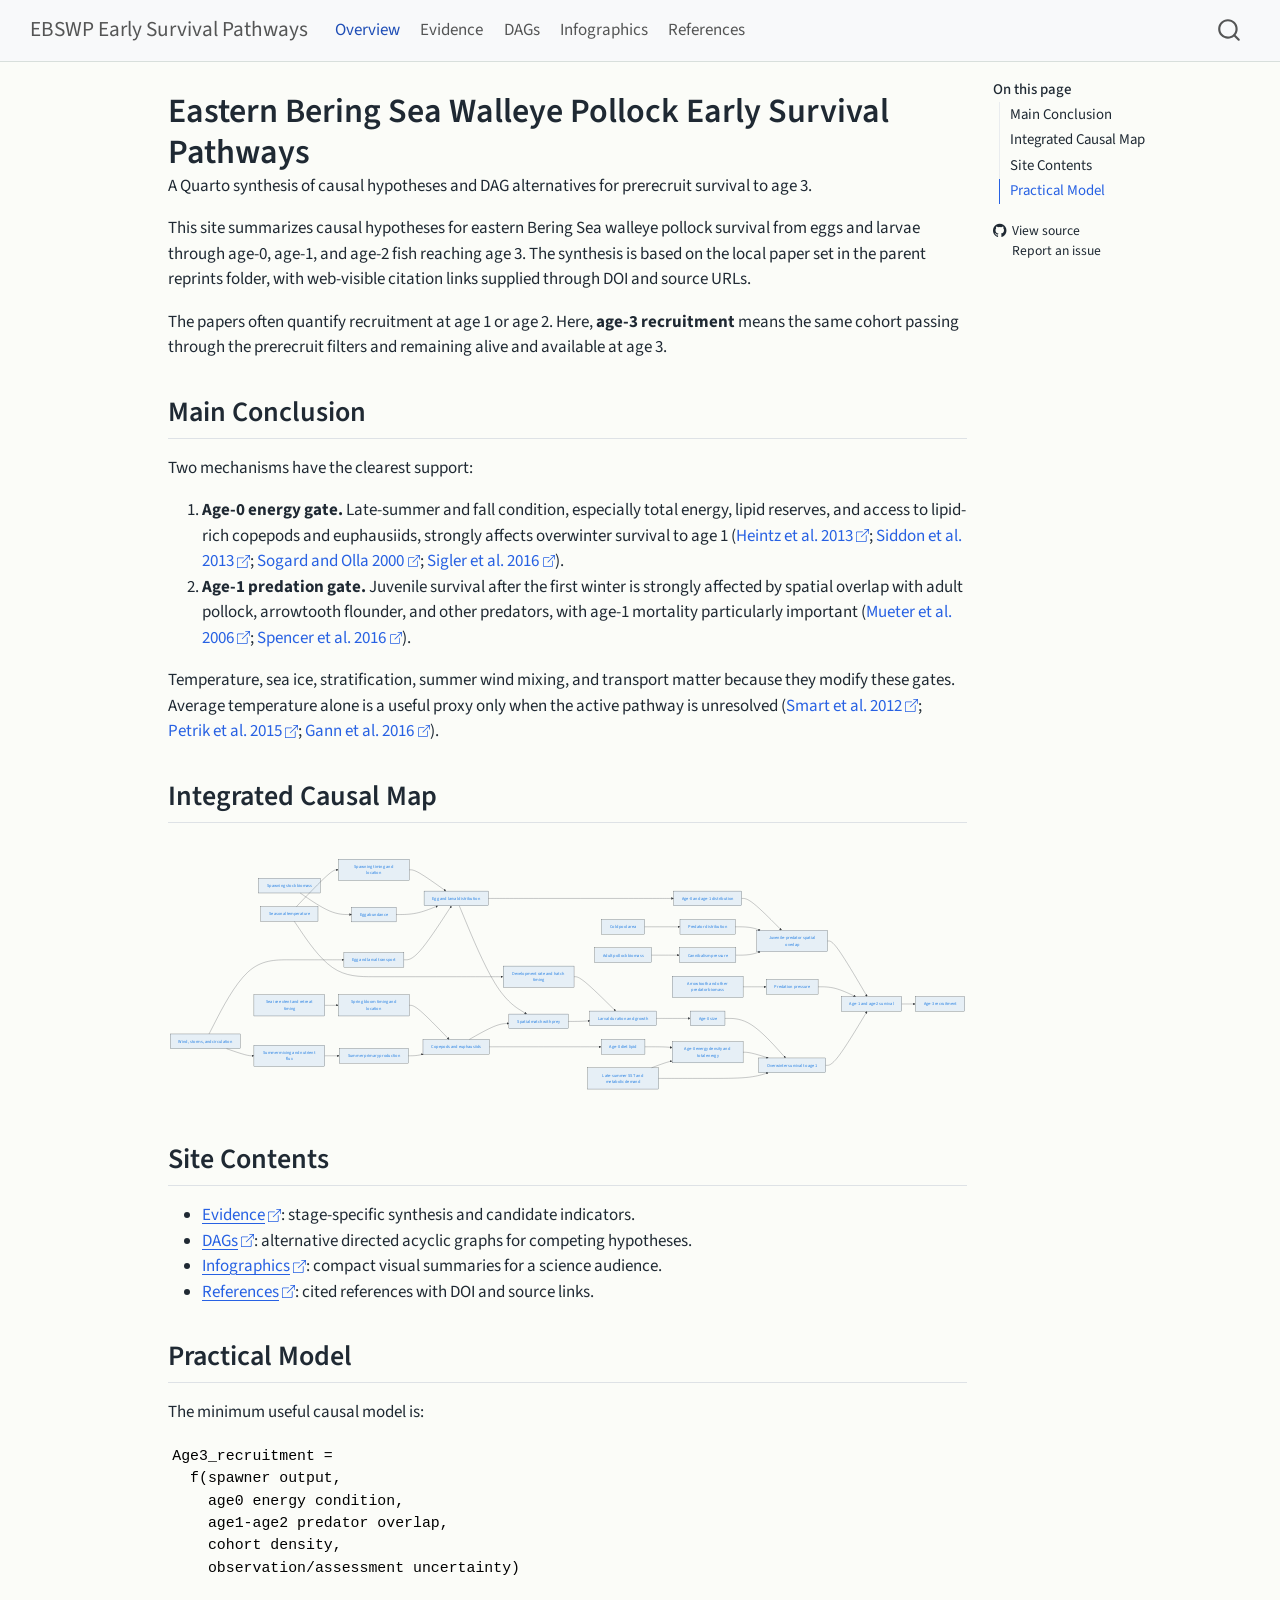
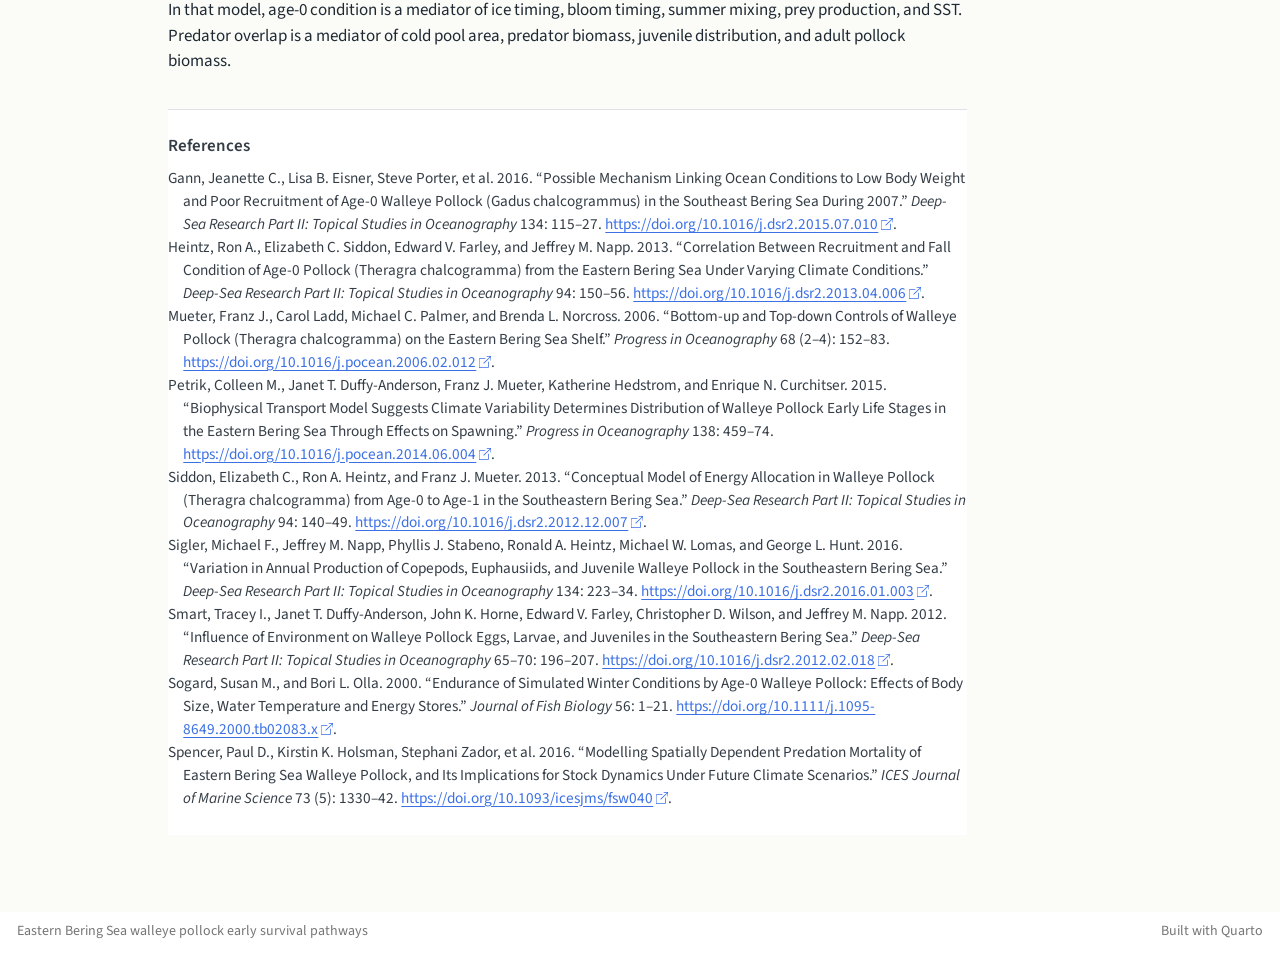
==== docs/index.html @ bfdba336 "Initial Quarto site" ====
<!DOCTYPE html>
<html xmlns="http://www.w3.org/1999/xhtml" lang="en" xml:lang="en"><head>

<meta charset="utf-8">
<meta name="generator" content="quarto-1.9.37">

<meta name="viewport" content="width=device-width, initial-scale=1.0, user-scalable=yes">

<meta name="description" content="A Quarto synthesis of causal hypotheses and DAG alternatives for prerecruit survival to age 3.">

<title>Eastern Bering Sea Walleye Pollock Early Survival Pathways – EBSWP Early Survival Pathways</title>
<style>
/* Default styles provided by pandoc.
** See https://pandoc.org/MANUAL.html#variables-for-html for config info.
*/
code{white-space: pre-wrap;}
span.smallcaps{font-variant: small-caps;}
div.columns{display: flex; gap: min(4vw, 1.5em);}
div.column{flex: auto; overflow-x: auto;}
div.hanging-indent{margin-left: 1.5em; text-indent: -1.5em;}
ul.task-list{list-style: none;}
ul.task-list li input[type="checkbox"] {
  width: 0.8em;
  margin: 0 0.8em 0.2em -1em; /* quarto-specific, see https://github.com/quarto-dev/quarto-cli/issues/4556 */ 
  vertical-align: middle;
}
/* CSS for citations */
div.csl-bib-body { }
div.csl-entry {
  clear: both;
}
.hanging-indent div.csl-entry {
  margin-left:2em;
  text-indent:-2em;
}
div.csl-left-margin {
  min-width:2em;
  float:left;
}
div.csl-right-inline {
  margin-left:2em;
  padding-left:1em;
}
div.csl-indent {
  margin-left: 2em;
}</style>


<script src="site_libs/quarto-nav/quarto-nav.js"></script>
<script src="site_libs/quarto-nav/headroom.min.js"></script>
<script src="site_libs/clipboard/clipboard.min.js"></script>
<script src="site_libs/quarto-search/autocomplete.umd.js"></script>
<script src="site_libs/quarto-search/fuse.min.js"></script>
<script src="site_libs/quarto-search/quarto-search.js"></script>
<meta name="quarto:offset" content="./">
<script src="site_libs/quarto-html/quarto.js" type="module"></script>
<script src="site_libs/quarto-html/tabsets/tabsets.js" type="module"></script>
<script src="site_libs/quarto-html/popper.min.js"></script>
<script src="site_libs/quarto-html/tippy.umd.min.js"></script>
<script src="site_libs/quarto-html/anchor.min.js"></script>
<link href="site_libs/quarto-html/tippy.css" rel="stylesheet">
<link href="site_libs/quarto-html/quarto-syntax-highlighting-7f8f88aac4f3542376d5c11b86a4c14d.css" rel="stylesheet" id="quarto-text-highlighting-styles">
<script src="site_libs/bootstrap/bootstrap.min.js"></script>
<link href="site_libs/bootstrap/bootstrap-icons.css" rel="stylesheet">
<link href="site_libs/bootstrap/bootstrap-158031087360bce0ff56dc785ce39e06.min.css" rel="stylesheet" append-hash="true" id="quarto-bootstrap" data-mode="light">
<script id="quarto-search-options" type="application/json">{
  "location": "navbar",
  "copy-button": false,
  "collapse-after": 3,
  "panel-placement": "end",
  "type": "overlay",
  "limit": 50,
  "keyboard-shortcut": [
    "f",
    "/",
    "s"
  ],
  "show-item-context": false,
  "language": {
    "search-no-results-text": "No results",
    "search-matching-documents-text": "matching documents",
    "search-copy-link-title": "Copy link to search",
    "search-hide-matches-text": "Hide additional matches",
    "search-more-match-text": "more match in this document",
    "search-more-matches-text": "more matches in this document",
    "search-clear-button-title": "Clear",
    "search-text-placeholder": "",
    "search-detached-cancel-button-title": "Cancel",
    "search-submit-button-title": "Submit",
    "search-label": "Search"
  }
}</script>
<style>html{ scroll-behavior: smooth; }</style>
<script src="site_libs/quarto-diagram/mermaid.min.js"></script>
<script src="site_libs/quarto-diagram/mermaid-init.js"></script>
<link href="site_libs/quarto-diagram/mermaid.css" rel="stylesheet">


<link rel="stylesheet" href="styles.css">
</head>

<body class="nav-fixed quarto-light">

<div id="quarto-search-results"></div>
  <header id="quarto-header" class="headroom fixed-top">
    <nav class="navbar navbar-expand-lg " data-bs-theme="dark">
      <div class="navbar-container container-fluid">
      <div class="navbar-brand-container mx-auto">
    <a class="navbar-brand" href="./index.html">
    <span class="navbar-title">EBSWP Early Survival Pathways</span>
    </a>
  </div>
            <div id="quarto-search" class="" title="Search"></div>
          <button class="navbar-toggler" type="button" data-bs-toggle="collapse" data-bs-target="#navbarCollapse" aria-controls="navbarCollapse" role="menu" aria-expanded="false" aria-label="Toggle navigation" onclick="if (window.quartoToggleHeadroom) { window.quartoToggleHeadroom(); }">
  <span class="navbar-toggler-icon"></span>
</button>
          <div class="collapse navbar-collapse" id="navbarCollapse">
            <ul class="navbar-nav navbar-nav-scroll me-auto">
  <li class="nav-item">
    <a class="nav-link active" href="./index.html" aria-current="page"> 
<span class="menu-text">Overview</span></a>
  </li>  
  <li class="nav-item">
    <a class="nav-link" href="./evidence.html"> 
<span class="menu-text">Evidence</span></a>
  </li>  
  <li class="nav-item">
    <a class="nav-link" href="./dags.html"> 
<span class="menu-text">DAGs</span></a>
  </li>  
  <li class="nav-item">
    <a class="nav-link" href="./infographics.html"> 
<span class="menu-text">Infographics</span></a>
  </li>  
  <li class="nav-item">
    <a class="nav-link" href="./references.html"> 
<span class="menu-text">References</span></a>
  </li>  
</ul>
          </div> <!-- /navcollapse -->
            <div class="quarto-navbar-tools">
</div>
      </div> <!-- /container-fluid -->
    </nav>
</header>
<!-- content -->
<div id="quarto-content" class="quarto-container page-columns page-rows-contents page-layout-article page-navbar">
<!-- sidebar -->
<!-- margin-sidebar -->
    <div id="quarto-margin-sidebar" class="sidebar margin-sidebar">
        <nav id="TOC" role="doc-toc" class="toc-active">
    <h2 id="toc-title">On this page</h2>
   
  <ul>
  <li><a href="#main-conclusion" id="toc-main-conclusion" class="nav-link active" data-scroll-target="#main-conclusion">Main Conclusion</a></li>
  <li><a href="#integrated-causal-map" id="toc-integrated-causal-map" class="nav-link" data-scroll-target="#integrated-causal-map">Integrated Causal Map</a></li>
  <li><a href="#site-contents" id="toc-site-contents" class="nav-link" data-scroll-target="#site-contents">Site Contents</a></li>
  <li><a href="#practical-model" id="toc-practical-model" class="nav-link" data-scroll-target="#practical-model">Practical Model</a></li>
  </ul>
<div class="toc-actions"><ul><li><a href="https://github.com/jimianelli/ebswp_esp/blob/main/index.qmd" class="toc-action"><i class="bi bi-github"></i>View source</a></li><li><a href="https://github.com/jimianelli/ebswp_esp/issues/new" class="toc-action"><i class="bi empty"></i>Report an issue</a></li></ul></div></nav>
    </div>
<!-- main -->
<main class="content" id="quarto-document-content">

<header id="title-block-header" class="quarto-title-block default">
<div class="quarto-title">
<h1 class="title">Eastern Bering Sea Walleye Pollock Early Survival Pathways</h1>
</div>

<div>
  <div class="description">
    A Quarto synthesis of causal hypotheses and DAG alternatives for prerecruit survival to age 3.
  </div>
</div>


<div class="quarto-title-meta">

    
  
    
  </div>
  


</header>


<p>This site summarizes causal hypotheses for eastern Bering Sea walleye pollock survival from eggs and larvae through age-0, age-1, and age-2 fish reaching age 3. The synthesis is based on the local paper set in the parent reprints folder, with web-visible citation links supplied through DOI and source URLs.</p>
<p>The papers often quantify recruitment at age 1 or age 2. Here, <strong>age-3 recruitment</strong> means the same cohort passing through the prerecruit filters and remaining alive and available at age 3.</p>
<section id="main-conclusion" class="level2">
<h2 class="anchored" data-anchor-id="main-conclusion">Main Conclusion</h2>
<p>Two mechanisms have the clearest support:</p>
<ol type="1">
<li><strong>Age-0 energy gate.</strong> Late-summer and fall condition, especially total energy, lipid reserves, and access to lipid-rich copepods and euphausiids, strongly affects overwinter survival to age 1 <span class="citation" data-cites="heintz2013 siddon2013 sogard2000 sigler2016">(<a href="#ref-heintz2013" role="doc-biblioref">Heintz et al. 2013</a>; <a href="#ref-siddon2013" role="doc-biblioref">Siddon et al. 2013</a>; <a href="#ref-sogard2000" role="doc-biblioref">Sogard and Olla 2000</a>; <a href="#ref-sigler2016" role="doc-biblioref">Sigler et al. 2016</a>)</span>.</li>
<li><strong>Age-1 predation gate.</strong> Juvenile survival after the first winter is strongly affected by spatial overlap with adult pollock, arrowtooth flounder, and other predators, with age-1 mortality particularly important <span class="citation" data-cites="mueter2006 spencer2016">(<a href="#ref-mueter2006" role="doc-biblioref">Mueter et al. 2006</a>; <a href="#ref-spencer2016" role="doc-biblioref">Spencer et al. 2016</a>)</span>.</li>
</ol>
<p>Temperature, sea ice, stratification, summer wind mixing, and transport matter because they modify these gates. Average temperature alone is a useful proxy only when the active pathway is unresolved <span class="citation" data-cites="smart2012 petrik2015 gann2016">(<a href="#ref-smart2012" role="doc-biblioref">Smart et al. 2012</a>; <a href="#ref-petrik2015" role="doc-biblioref">Petrik et al. 2015</a>; <a href="#ref-gann2016" role="doc-biblioref">Gann et al. 2016</a>)</span>.</p>
</section>
<section id="integrated-causal-map" class="level2">
<h2 class="anchored" data-anchor-id="integrated-causal-map">Integrated Causal Map</h2>
<div class="cell" data-layout-align="default">
<div class="cell-output-display">
<div>
<p></p><figure class="figure"><p></p>
<div>
<pre class="mermaid mermaid-js">flowchart LR
  SSB["Spawning stock biomass"] --&gt; EG["Egg abundance"]
  TEMP["Seasonal temperature"] --&gt; DEV["Development rate and hatch timing"]
  TEMP --&gt; SPAWN["Spawning timing and location"]
  ICE["Sea ice extent and retreat timing"] --&gt; BLOOM["Spring bloom timing and location"]
  WIND["Wind, storms, and circulation"] --&gt; TRANS["Egg and larval transport"]
  WIND --&gt; MIX["Summer mixing and nutrient flux"]
  SPAWN --&gt; ELDIST["Egg and larval distribution"]
  EG --&gt; ELDIST
  DEV --&gt; LARV["Larval duration and growth"]
  TRANS --&gt; ELDIST
  BLOOM --&gt; ZOO["Copepods and euphausiids"]
  MIX --&gt; PP["Summer primary production"]
  PP --&gt; ZOO
  ELDIST --&gt; PREYMATCH["Spatial match with prey"]
  ZOO --&gt; PREYMATCH
  PREYMATCH --&gt; LARV
  LARV --&gt; A0SIZE["Age-0 size"]
  ZOO --&gt; A0DIET["Age-0 diet lipid"]
  A0DIET --&gt; A0ENERGY["Age-0 energy density and total energy"]
  A0SIZE --&gt; WINTER["Overwinter survival to age 1"]
  A0ENERGY --&gt; WINTER
  SST["Late-summer SST and metabolic demand"] --&gt; A0ENERGY
  SST --&gt; WINTER
  ADULT["Adult pollock biomass"] --&gt; CANN["Cannibalism pressure"]
  COLD["Cold pool area"] --&gt; PREDIST["Predator distribution"]
  ARROW["Arrowtooth and other predator biomass"] --&gt; PRED["Predation pressure"]
  ELDIST --&gt; JUVLOC["Age-0 and age-1 distribution"]
  JUVLOC --&gt; OVERLAP["Juvenile-predator spatial overlap"]
  PREDIST --&gt; OVERLAP
  CANN --&gt; OVERLAP
  OVERLAP --&gt; A12SURV["Age-1 and age-2 survival"]
  PRED --&gt; A12SURV
  WINTER --&gt; A12SURV
  A12SURV --&gt; AGE3["Age-3 recruitment"]
</pre>
</div>
<p></p></figure><p></p>
</div>
</div>
</div>
</section>
<section id="site-contents" class="level2">
<h2 class="anchored" data-anchor-id="site-contents">Site Contents</h2>
<ul>
<li><a href="./evidence.html">Evidence</a>: stage-specific synthesis and candidate indicators.</li>
<li><a href="./dags.html">DAGs</a>: alternative directed acyclic graphs for competing hypotheses.</li>
<li><a href="./infographics.html">Infographics</a>: compact visual summaries for a science audience.</li>
<li><a href="./references.html">References</a>: cited references with DOI and source links.</li>
</ul>
</section>
<section id="practical-model" class="level2">
<h2 class="anchored" data-anchor-id="practical-model">Practical Model</h2>
<p>The minimum useful causal model is:</p>
<pre class="text"><code>Age3_recruitment =
  f(spawner output,
    age0 energy condition,
    age1-age2 predator overlap,
    cohort density,
    observation/assessment uncertainty)</code></pre>
<p>In that model, age-0 condition is a mediator of ice timing, bloom timing, summer mixing, prey production, and SST. Predator overlap is a mediator of cold pool area, predator biomass, juvenile distribution, and adult pollock biomass.</p>



</section>

<div id="quarto-appendix" class="default"><section class="quarto-appendix-contents" role="doc-bibliography" id="quarto-bibliography"><h2 class="anchored quarto-appendix-heading">References</h2><div id="refs" class="references csl-bib-body hanging-indent" role="list">
<div id="ref-gann2016" class="csl-entry" role="listitem">
Gann, Jeanette C., Lisa B. Eisner, Steve Porter, et al. 2016. <span>“Possible Mechanism Linking Ocean Conditions to Low Body Weight and Poor Recruitment of Age-0 Walleye Pollock (<span class="nocase">Gadus chalcogrammus</span>) in the Southeast Bering Sea During 2007.”</span> <em>Deep-Sea Research Part II: Topical Studies in Oceanography</em> 134: 115–27. <a href="https://doi.org/10.1016/j.dsr2.2015.07.010">https://doi.org/10.1016/j.dsr2.2015.07.010</a>.
</div>
<div id="ref-heintz2013" class="csl-entry" role="listitem">
Heintz, Ron A., Elizabeth C. Siddon, Edward V. Farley, and Jeffrey M. Napp. 2013. <span>“Correlation Between Recruitment and Fall Condition of Age-0 Pollock (<span class="nocase">Theragra chalcogramma</span>) from the Eastern Bering Sea Under Varying Climate Conditions.”</span> <em>Deep-Sea Research Part II: Topical Studies in Oceanography</em> 94: 150–56. <a href="https://doi.org/10.1016/j.dsr2.2013.04.006">https://doi.org/10.1016/j.dsr2.2013.04.006</a>.
</div>
<div id="ref-mueter2006" class="csl-entry" role="listitem">
Mueter, Franz J., Carol Ladd, Michael C. Palmer, and Brenda L. Norcross. 2006. <span>“Bottom-up and Top-down Controls of Walleye Pollock (<span class="nocase">Theragra chalcogramma</span>) on the Eastern Bering Sea Shelf.”</span> <em>Progress in Oceanography</em> 68 (2–4): 152–83. <a href="https://doi.org/10.1016/j.pocean.2006.02.012">https://doi.org/10.1016/j.pocean.2006.02.012</a>.
</div>
<div id="ref-petrik2015" class="csl-entry" role="listitem">
Petrik, Colleen M., Janet T. Duffy-Anderson, Franz J. Mueter, Katherine Hedstrom, and Enrique N. Curchitser. 2015. <span>“Biophysical Transport Model Suggests Climate Variability Determines Distribution of Walleye Pollock Early Life Stages in the Eastern Bering Sea Through Effects on Spawning.”</span> <em>Progress in Oceanography</em> 138: 459–74. <a href="https://doi.org/10.1016/j.pocean.2014.06.004">https://doi.org/10.1016/j.pocean.2014.06.004</a>.
</div>
<div id="ref-siddon2013" class="csl-entry" role="listitem">
Siddon, Elizabeth C., Ron A. Heintz, and Franz J. Mueter. 2013. <span>“Conceptual Model of Energy Allocation in Walleye Pollock (<span class="nocase">Theragra chalcogramma</span>) from Age-0 to Age-1 in the Southeastern Bering Sea.”</span> <em>Deep-Sea Research Part II: Topical Studies in Oceanography</em> 94: 140–49. <a href="https://doi.org/10.1016/j.dsr2.2012.12.007">https://doi.org/10.1016/j.dsr2.2012.12.007</a>.
</div>
<div id="ref-sigler2016" class="csl-entry" role="listitem">
Sigler, Michael F., Jeffrey M. Napp, Phyllis J. Stabeno, Ronald A. Heintz, Michael W. Lomas, and George L. Hunt. 2016. <span>“Variation in Annual Production of Copepods, Euphausiids, and Juvenile Walleye Pollock in the Southeastern Bering Sea.”</span> <em>Deep-Sea Research Part II: Topical Studies in Oceanography</em> 134: 223–34. <a href="https://doi.org/10.1016/j.dsr2.2016.01.003">https://doi.org/10.1016/j.dsr2.2016.01.003</a>.
</div>
<div id="ref-smart2012" class="csl-entry" role="listitem">
Smart, Tracey I., Janet T. Duffy-Anderson, John K. Horne, Edward V. Farley, Christopher D. Wilson, and Jeffrey M. Napp. 2012. <span>“Influence of Environment on Walleye Pollock Eggs, Larvae, and Juveniles in the Southeastern Bering Sea.”</span> <em>Deep-Sea Research Part II: Topical Studies in Oceanography</em> 65–70: 196–207. <a href="https://doi.org/10.1016/j.dsr2.2012.02.018">https://doi.org/10.1016/j.dsr2.2012.02.018</a>.
</div>
<div id="ref-sogard2000" class="csl-entry" role="listitem">
Sogard, Susan M., and Bori L. Olla. 2000. <span>“Endurance of Simulated Winter Conditions by Age-0 Walleye Pollock: Effects of Body Size, Water Temperature and Energy Stores.”</span> <em>Journal of Fish Biology</em> 56: 1–21. <a href="https://doi.org/10.1111/j.1095-8649.2000.tb02083.x">https://doi.org/10.1111/j.1095-8649.2000.tb02083.x</a>.
</div>
<div id="ref-spencer2016" class="csl-entry" role="listitem">
Spencer, Paul D., Kirstin K. Holsman, Stephani Zador, et al. 2016. <span>“Modelling Spatially Dependent Predation Mortality of Eastern Bering Sea Walleye Pollock, and Its Implications for Stock Dynamics Under Future Climate Scenarios.”</span> <em>ICES Journal of Marine Science</em> 73 (5): 1330–42. <a href="https://doi.org/10.1093/icesjms/fsw040">https://doi.org/10.1093/icesjms/fsw040</a>.
</div>
</div></section></div></main> <!-- /main -->
<script id="quarto-html-after-body" type="application/javascript">
  window.document.addEventListener("DOMContentLoaded", function (event) {
    const icon = "";
    const anchorJS = new window.AnchorJS();
    anchorJS.options = {
      placement: 'right',
      icon: icon
    };
    anchorJS.add('.anchored');
    const isCodeAnnotation = (el) => {
      for (const clz of el.classList) {
        if (clz.startsWith('code-annotation-')) {                     
          return true;
        }
      }
      return false;
    }
    const onCopySuccess = function(e) {
      // button target
      const button = e.trigger;
      // don't keep focus
      button.blur();
      // flash "checked"
      button.classList.add('code-copy-button-checked');
      var currentTitle = button.getAttribute("title");
      button.setAttribute("title", "Copied!");
      let tooltip;
      if (window.bootstrap) {
        button.setAttribute("data-bs-toggle", "tooltip");
        button.setAttribute("data-bs-placement", "left");
        button.setAttribute("data-bs-title", "Copied!");
        tooltip = new bootstrap.Tooltip(button, 
          { trigger: "manual", 
            customClass: "code-copy-button-tooltip",
            offset: [0, -8]});
        tooltip.show();    
      }
      setTimeout(function() {
        if (tooltip) {
          tooltip.hide();
          button.removeAttribute("data-bs-title");
          button.removeAttribute("data-bs-toggle");
          button.removeAttribute("data-bs-placement");
        }
        button.setAttribute("title", currentTitle);
        button.classList.remove('code-copy-button-checked');
      }, 1000);
      // clear code selection
      e.clearSelection();
    }
    const getTextToCopy = function(trigger) {
      const outerScaffold = trigger.parentElement.cloneNode(true);
      const codeEl = outerScaffold.querySelector('code');
      for (const childEl of codeEl.children) {
        if (isCodeAnnotation(childEl)) {
          childEl.remove();
        }
      }
      return codeEl.innerText;
    }
    const clipboard = new window.ClipboardJS('.code-copy-button:not([data-in-quarto-modal])', {
      text: getTextToCopy
    });
    clipboard.on('success', onCopySuccess);
    if (window.document.getElementById('quarto-embedded-source-code-modal')) {
      const clipboardModal = new window.ClipboardJS('.code-copy-button[data-in-quarto-modal]', {
        text: getTextToCopy,
        container: window.document.getElementById('quarto-embedded-source-code-modal')
      });
      clipboardModal.on('success', onCopySuccess);
    }
      var localhostRegex = new RegExp(/^(?:http|https):\/\/localhost\:?[0-9]*\//);
      var mailtoRegex = new RegExp(/^mailto:/);
        var filterRegex = new RegExp("https:\/\/jimianelli\.github\.io\/ebswp_esp\/");
      var isInternal = (href) => {
          return filterRegex.test(href) || localhostRegex.test(href) || mailtoRegex.test(href);
      }
      // Inspect non-navigation links and adorn them if external
     var links = window.document.querySelectorAll('a[href]:not(.nav-link):not(.navbar-brand):not(.toc-action):not(.sidebar-link):not(.sidebar-item-toggle):not(.pagination-link):not(.no-external):not([aria-hidden]):not(.dropdown-item):not(.quarto-navigation-tool):not(.about-link)');
      for (var i=0; i<links.length; i++) {
        const link = links[i];
        if (!isInternal(link.href)) {
          // undo the damage that might have been done by quarto-nav.js in the case of
          // links that we want to consider external
          if (link.dataset.originalHref !== undefined) {
            link.href = link.dataset.originalHref;
          }
            // target, if specified
            link.setAttribute("target", "_blank");
            if (link.getAttribute("rel") === null) {
              link.setAttribute("rel", "noopener");
            }
            // default icon
            link.classList.add("external");
        }
      }
    function tippyHover(el, contentFn, onTriggerFn, onUntriggerFn) {
      const config = {
        allowHTML: true,
        maxWidth: 500,
        delay: 100,
        arrow: false,
        appendTo: function(el) {
            return el.parentElement;
        },
        interactive: true,
        interactiveBorder: 10,
        theme: 'quarto',
        placement: 'bottom-start',
      };
      if (contentFn) {
        config.content = contentFn;
      }
      if (onTriggerFn) {
        config.onTrigger = onTriggerFn;
      }
      if (onUntriggerFn) {
        config.onUntrigger = onUntriggerFn;
      }
      window.tippy(el, config); 
    }
    const noterefs = window.document.querySelectorAll('a[role="doc-noteref"]');
    for (var i=0; i<noterefs.length; i++) {
      const ref = noterefs[i];
      tippyHover(ref, function() {
        // use id or data attribute instead here
        let href = ref.getAttribute('data-footnote-href') || ref.getAttribute('href');
        try { href = new URL(href).hash; } catch {}
        const id = href.replace(/^#\/?/, "");
        const note = window.document.getElementById(id);
        if (note) {
          return note.innerHTML;
        } else {
          return "";
        }
      });
    }
    const xrefs = window.document.querySelectorAll('a.quarto-xref');
    const processXRef = (id, note) => {
      // Strip column container classes
      const stripColumnClz = (el) => {
        el.classList.remove("page-full", "page-columns");
        if (el.children) {
          for (const child of el.children) {
            stripColumnClz(child);
          }
        }
      }
      stripColumnClz(note)
      if (id === null || id.startsWith('sec-')) {
        // Special case sections, only their first couple elements
        const container = document.createElement("div");
        if (note.children && note.children.length > 2) {
          container.appendChild(note.children[0].cloneNode(true));
          for (let i = 1; i < note.children.length; i++) {
            const child = note.children[i];
            if (child.tagName === "P" && child.innerText === "") {
              continue;
            } else {
              container.appendChild(child.cloneNode(true));
              break;
            }
          }
          if (window.Quarto?.typesetMath) {
            window.Quarto.typesetMath(container);
          }
          return container.innerHTML
        } else {
          if (window.Quarto?.typesetMath) {
            window.Quarto.typesetMath(note);
          }
          return note.innerHTML;
        }
      } else {
        // Remove any anchor links if they are present
        const anchorLink = note.querySelector('a.anchorjs-link');
        if (anchorLink) {
          anchorLink.remove();
        }
        if (window.Quarto?.typesetMath) {
          window.Quarto.typesetMath(note);
        }
        if (note.classList.contains("callout")) {
          return note.outerHTML;
        } else {
          return note.innerHTML;
        }
      }
    }
    for (var i=0; i<xrefs.length; i++) {
      const xref = xrefs[i];
      tippyHover(xref, undefined, function(instance) {
        instance.disable();
        let url = xref.getAttribute('href');
        let hash = undefined; 
        if (url.startsWith('#')) {
          hash = url;
        } else {
          try { hash = new URL(url).hash; } catch {}
        }
        if (hash) {
          const id = hash.replace(/^#\/?/, "");
          const note = window.document.getElementById(id);
          if (note !== null) {
            try {
              const html = processXRef(id, note.cloneNode(true));
              instance.setContent(html);
            } finally {
              instance.enable();
              instance.show();
            }
          } else {
            // See if we can fetch this
            fetch(url.split('#')[0])
            .then(res => res.text())
            .then(html => {
              const parser = new DOMParser();
              const htmlDoc = parser.parseFromString(html, "text/html");
              const note = htmlDoc.getElementById(id);
              if (note !== null) {
                const html = processXRef(id, note);
                instance.setContent(html);
              } 
            }).finally(() => {
              instance.enable();
              instance.show();
            });
          }
        } else {
          // See if we can fetch a full url (with no hash to target)
          // This is a special case and we should probably do some content thinning / targeting
          fetch(url)
          .then(res => res.text())
          .then(html => {
            const parser = new DOMParser();
            const htmlDoc = parser.parseFromString(html, "text/html");
            const note = htmlDoc.querySelector('main.content');
            if (note !== null) {
              // This should only happen for chapter cross references
              // (since there is no id in the URL)
              // remove the first header
              if (note.children.length > 0 && note.children[0].tagName === "HEADER") {
                note.children[0].remove();
              }
              const html = processXRef(null, note);
              instance.setContent(html);
            } 
          }).finally(() => {
            instance.enable();
            instance.show();
          });
        }
      }, function(instance) {
      });
    }
        let selectedAnnoteEl;
        const selectorForAnnotation = ( cell, annotation) => {
          let cellAttr = 'data-code-cell="' + cell + '"';
          let lineAttr = 'data-code-annotation="' +  annotation + '"';
          const selector = 'span[' + cellAttr + '][' + lineAttr + ']';
          return selector;
        }
        const selectCodeLines = (annoteEl) => {
          const doc = window.document;
          const targetCell = annoteEl.getAttribute("data-target-cell");
          const targetAnnotation = annoteEl.getAttribute("data-target-annotation");
          const annoteSpan = window.document.querySelector(selectorForAnnotation(targetCell, targetAnnotation));
          const lines = annoteSpan.getAttribute("data-code-lines").split(",");
          const lineIds = lines.map((line) => {
            return targetCell + "-" + line;
          })
          let top = null;
          let height = null;
          let parent = null;
          if (lineIds.length > 0) {
              //compute the position of the single el (top and bottom and make a div)
              const el = window.document.getElementById(lineIds[0]);
              top = el.offsetTop;
              height = el.offsetHeight;
              parent = el.parentElement.parentElement;
            if (lineIds.length > 1) {
              const lastEl = window.document.getElementById(lineIds[lineIds.length - 1]);
              const bottom = lastEl.offsetTop + lastEl.offsetHeight;
              height = bottom - top;
            }
            if (top !== null && height !== null && parent !== null) {
              // cook up a div (if necessary) and position it 
              let div = window.document.getElementById("code-annotation-line-highlight");
              if (div === null) {
                div = window.document.createElement("div");
                div.setAttribute("id", "code-annotation-line-highlight");
                div.style.position = 'absolute';
                parent.appendChild(div);
              }
              div.style.top = top - 2 + "px";
              div.style.height = height + 4 + "px";
              div.style.left = 0;
              let gutterDiv = window.document.getElementById("code-annotation-line-highlight-gutter");
              if (gutterDiv === null) {
                gutterDiv = window.document.createElement("div");
                gutterDiv.setAttribute("id", "code-annotation-line-highlight-gutter");
                gutterDiv.style.position = 'absolute';
                const codeCell = window.document.getElementById(targetCell);
                const gutter = codeCell.querySelector('.code-annotation-gutter');
                gutter.appendChild(gutterDiv);
              }
              gutterDiv.style.top = top - 2 + "px";
              gutterDiv.style.height = height + 4 + "px";
            }
            selectedAnnoteEl = annoteEl;
          }
        };
        const unselectCodeLines = () => {
          const elementsIds = ["code-annotation-line-highlight", "code-annotation-line-highlight-gutter"];
          elementsIds.forEach((elId) => {
            const div = window.document.getElementById(elId);
            if (div) {
              div.remove();
            }
          });
          selectedAnnoteEl = undefined;
        };
          // Handle positioning of the toggle
      window.addEventListener(
        "resize",
        throttle(() => {
          elRect = undefined;
          if (selectedAnnoteEl) {
            selectCodeLines(selectedAnnoteEl);
          }
        }, 10)
      );
      function throttle(fn, ms) {
      let throttle = false;
      let timer;
        return (...args) => {
          if(!throttle) { // first call gets through
              fn.apply(this, args);
              throttle = true;
          } else { // all the others get throttled
              if(timer) clearTimeout(timer); // cancel #2
              timer = setTimeout(() => {
                fn.apply(this, args);
                timer = throttle = false;
              }, ms);
          }
        };
      }
        // Attach click handler to the DT
        const annoteDls = window.document.querySelectorAll('dt[data-target-cell]');
        for (const annoteDlNode of annoteDls) {
          annoteDlNode.addEventListener('click', (event) => {
            const clickedEl = event.target;
            if (clickedEl !== selectedAnnoteEl) {
              unselectCodeLines();
              const activeEl = window.document.querySelector('dt[data-target-cell].code-annotation-active');
              if (activeEl) {
                activeEl.classList.remove('code-annotation-active');
              }
              selectCodeLines(clickedEl);
              clickedEl.classList.add('code-annotation-active');
            } else {
              // Unselect the line
              unselectCodeLines();
              clickedEl.classList.remove('code-annotation-active');
            }
          });
        }
    const findCites = (el) => {
      const parentEl = el.parentElement;
      if (parentEl) {
        const cites = parentEl.dataset.cites;
        if (cites) {
          return {
            el,
            cites: cites.split(' ')
          };
        } else {
          return findCites(el.parentElement)
        }
      } else {
        return undefined;
      }
    };
    var bibliorefs = window.document.querySelectorAll('a[role="doc-biblioref"]');
    for (var i=0; i<bibliorefs.length; i++) {
      const ref = bibliorefs[i];
      const citeInfo = findCites(ref);
      if (citeInfo) {
        tippyHover(citeInfo.el, function() {
          var popup = window.document.createElement('div');
          citeInfo.cites.forEach(function(cite) {
            var citeDiv = window.document.createElement('div');
            citeDiv.classList.add('hanging-indent');
            citeDiv.classList.add('csl-entry');
            var biblioDiv = window.document.getElementById('ref-' + cite);
            if (biblioDiv) {
              citeDiv.innerHTML = biblioDiv.innerHTML;
            }
            popup.appendChild(citeDiv);
          });
          return popup.innerHTML;
        });
      }
    }
  });
  </script>
</div> <!-- /content -->
<footer class="footer">
  <div class="nav-footer">
    <div class="nav-footer-left">
<p>Eastern Bering Sea walleye pollock early survival pathways</p>
</div>   
    <div class="nav-footer-center">
      &nbsp;
    <div class="toc-actions d-sm-block d-md-none"><ul><li><a href="https://github.com/jimianelli/ebswp_esp/blob/main/index.qmd" class="toc-action"><i class="bi bi-github"></i>View source</a></li><li><a href="https://github.com/jimianelli/ebswp_esp/issues/new" class="toc-action"><i class="bi empty"></i>Report an issue</a></li></ul></div></div>
    <div class="nav-footer-right">
<p>Built with Quarto</p>
</div>
  </div>
</footer>




<script src="site_libs/quarto-html/zenscroll-min.js"></script>
</body></html>
---- docs/site_libs/quarto-html/tippy.css ----
.tippy-box[data-animation=fade][data-state=hidden]{opacity:0}[data-tippy-root]{max-width:calc(100vw - 10px)}.tippy-box{position:relative;background-color:#333;color:#fff;border-radius:4px;font-size:14px;line-height:1.4;white-space:normal;outline:0;transition-property:transform,visibility,opacity}.tippy-box[data-placement^=top]>.tippy-arrow{bottom:0}.tippy-box[data-placement^=top]>.tippy-arrow:before{bottom:-7px;left:0;border-width:8px 8px 0;border-top-color:initial;transform-origin:center top}.tippy-box[data-placement^=bottom]>.tippy-arrow{top:0}.tippy-box[data-placement^=bottom]>.tippy-arrow:before{top:-7px;left:0;border-width:0 8px 8px;border-bottom-color:initial;transform-origin:center bottom}.tippy-box[data-placement^=left]>.tippy-arrow{right:0}.tippy-box[data-placement^=left]>.tippy-arrow:before{border-width:8px 0 8px 8px;border-left-color:initial;right:-7px;transform-origin:center left}.tippy-box[data-placement^=right]>.tippy-arrow{left:0}.tippy-box[data-placement^=right]>.tippy-arrow:before{left:-7px;border-width:8px 8px 8px 0;border-right-color:initial;transform-origin:center right}.tippy-box[data-inertia][data-state=visible]{transition-timing-function:cubic-bezier(.54,1.5,.38,1.11)}.tippy-arrow{width:16px;height:16px;color:#333}.tippy-arrow:before{content:"";position:absolute;border-color:transparent;border-style:solid}.tippy-content{position:relative;padding:5px 9px;z-index:1}
---- docs/site_libs/quarto-html/quarto-syntax-highlighting-7f8f88aac4f3542376d5c11b86a4c14d.css ----
/* quarto syntax highlight colors */
:root {
  --quarto-hl-ot-color: #003B4F;
  --quarto-hl-at-color: #657422;
  --quarto-hl-ss-color: #20794D;
  --quarto-hl-an-color: #5E5E5E;
  --quarto-hl-fu-color: #4758AB;
  --quarto-hl-st-color: #20794D;
  --quarto-hl-cf-color: #003B4F;
  --quarto-hl-op-color: #5E5E5E;
  --quarto-hl-er-color: #AD0000;
  --quarto-hl-bn-color: #AD0000;
  --quarto-hl-al-color: #AD0000;
  --quarto-hl-va-color: #111111;
  --quarto-hl-bu-color: inherit;
  --quarto-hl-ex-color: inherit;
  --quarto-hl-pp-color: #AD0000;
  --quarto-hl-in-color: #5E5E5E;
  --quarto-hl-vs-color: #20794D;
  --quarto-hl-wa-color: #5E5E5E;
  --quarto-hl-do-color: #5E5E5E;
  --quarto-hl-im-color: #00769E;
  --quarto-hl-ch-color: #20794D;
  --quarto-hl-dt-color: #AD0000;
  --quarto-hl-fl-color: #AD0000;
  --quarto-hl-co-color: #5E5E5E;
  --quarto-hl-cv-color: #5E5E5E;
  --quarto-hl-cn-color: #8f5902;
  --quarto-hl-sc-color: #5E5E5E;
  --quarto-hl-dv-color: #AD0000;
  --quarto-hl-kw-color: #003B4F;
}

/* other quarto variables */
:root {
  --quarto-font-monospace: SFMono-Regular, Menlo, Monaco, Consolas, "Liberation Mono", "Courier New", monospace;
}

/* syntax highlight based on Pandoc's rules */
pre > code.sourceCode > span {
  color: #003B4F;
}

code.sourceCode > span {
  color: #003B4F;
}

div.sourceCode,
div.sourceCode pre.sourceCode {
  color: #003B4F;
}

/* Normal */
code span {
  color: #003B4F;
}

/* Alert */
code span.al {
  color: #AD0000;
  font-style: inherit;
}

/* Annotation */
code span.an {
  color: #5E5E5E;
  font-style: inherit;
}

/* Attribute */
code span.at {
  color: #657422;
  font-style: inherit;
}

/* BaseN */
code span.bn {
  color: #AD0000;
  font-style: inherit;
}

/* BuiltIn */
code span.bu {
  font-style: inherit;
}

/* ControlFlow */
code span.cf {
  color: #003B4F;
  font-weight: bold;
  font-style: inherit;
}

/* Char */
code span.ch {
  color: #20794D;
  font-style: inherit;
}

/* Constant */
code span.cn {
  color: #8f5902;
  font-style: inherit;
}

/* Comment */
code span.co {
  color: #5E5E5E;
  font-style: inherit;
}

/* CommentVar */
code span.cv {
  color: #5E5E5E;
  font-style: italic;
}

/* Documentation */
code span.do {
  color: #5E5E5E;
  font-style: italic;
}

/* DataType */
code span.dt {
  color: #AD0000;
  font-style: inherit;
}

/* DecVal */
code span.dv {
  color: #AD0000;
  font-style: inherit;
}

/* Error */
code span.er {
  color: #AD0000;
  font-style: inherit;
}

/* Extension */
code span.ex {
  font-style: inherit;
}

/* Float */
code span.fl {
  color: #AD0000;
  font-style: inherit;
}

/* Function */
code span.fu {
  color: #4758AB;
  font-style: inherit;
}

/* Import */
code span.im {
  color: #00769E;
  font-style: inherit;
}

/* Information */
code span.in {
  color: #5E5E5E;
  font-style: inherit;
}

/* Keyword */
code span.kw {
  color: #003B4F;
  font-weight: bold;
  font-style: inherit;
}

/* Operator */
code span.op {
  color: #5E5E5E;
  font-style: inherit;
}

/* Other */
code span.ot {
  color: #003B4F;
  font-style: inherit;
}

/* Preprocessor */
code span.pp {
  color: #AD0000;
  font-style: inherit;
}

/* SpecialChar */
code span.sc {
  color: #5E5E5E;
  font-style: inherit;
}

/* SpecialString */
code span.ss {
  color: #20794D;
  font-style: inherit;
}

/* String */
code span.st {
  color: #20794D;
  font-style: inherit;
}

/* Variable */
code span.va {
  color: #111111;
  font-style: inherit;
}

/* VerbatimString */
code span.vs {
  color: #20794D;
  font-style: inherit;
}

/* Warning */
code span.wa {
  color: #5E5E5E;
  font-style: italic;
}

.prevent-inlining {
  content: "</";
}

/*# sourceMappingURL=789ad8cd35626ba772517505b42a116e.css.map */
---- docs/site_libs/quarto-diagram/mermaid.css ----
.mermaidTooltip {
  position: absolute;
  text-align: center;
  max-width: 200px;
  padding: 2px;
  font-family: "trebuchet ms", verdana, arial;
  font-size: 12px;
  background: #ffffde;
  border: 1px solid #aaaa33;
  border-radius: 2px;
  pointer-events: none;
  z-index: 1000;
}
---- docs/styles.css ----
:root {
  --ink: #1f2933;
  --muted: #5b6773;
  --line: #d8dfdc;
  --blue: #26739b;
  --teal: #13856f;
  --green: #6b8f24;
  --amber: #c68519;
  --coral: #c8523f;
  --slate: #53606c;
  --paper: #fbfcf8;
}

body {
  color: var(--ink);
  background: var(--paper);
}

.navbar {
  border-bottom: 1px solid var(--line);
}

.hero-panel {
  border: 1px solid var(--line);
  border-radius: 8px;
  padding: 1rem 1.2rem;
  background: #ffffff;
  margin-bottom: 1.2rem;
}

.stage-strip {
  display: grid;
  grid-template-columns: 1fr auto 1fr auto 1fr auto 1fr auto 1fr;
  gap: 0.65rem;
  align-items: stretch;
  margin: 1rem 0 2rem;
}

.stage-card,
.alt-card,
.evidence-card {
  border: 1px solid var(--line);
  border-radius: 8px;
  padding: 1rem;
  background: #fff;
}

.stage-card p,
.alt-card p,
.evidence-card p {
  margin-bottom: 0;
}

.stage-card.physical {
  border-color: var(--blue);
  background: #e8f2f7;
}

.stage-card.prey {
  border-color: var(--green);
  background: #ecf5eb;
}

.stage-card.condition {
  border-color: var(--amber);
  background: #fff3df;
}

.stage-card.predation {
  border-color: var(--coral);
  background: #fdf2e8;
}

.stage-card.survival {
  border-color: var(--teal);
  background: #e8f6f2;
}

.arrow-card {
  display: grid;
  place-items: center;
  color: var(--slate);
  font-size: 1.6rem;
}

.alt-grid,
.evidence-grid {
  display: grid;
  grid-template-columns: repeat(2, minmax(0, 1fr));
  gap: 1rem;
}

.evidence-grid {
  grid-template-columns: repeat(4, minmax(0, 1fr));
}

.bar {
  height: 8px;
  border-radius: 99px;
  background: #edf0ee;
  overflow: hidden;
  margin: 0.5rem 0 0.8rem;
}

.bar::before {
  content: "";
  display: block;
  height: 100%;
  border-radius: 99px;
}

.bar.energy::before {
  width: 92%;
  background: var(--teal);
}

.bar.pred::before {
  width: 84%;
  background: var(--coral);
}

.bar.transport::before {
  width: 64%;
  background: var(--blue);
}

.bar.cold::before {
  width: 38%;
  background: var(--slate);
}

table {
  background: #fff;
}

@media (max-width: 950px) {
  .stage-strip {
    grid-template-columns: 1fr;
  }

  .arrow-card {
    transform: rotate(90deg);
  }

  .alt-grid,
  .evidence-grid {
    grid-template-columns: 1fr;
  }
}
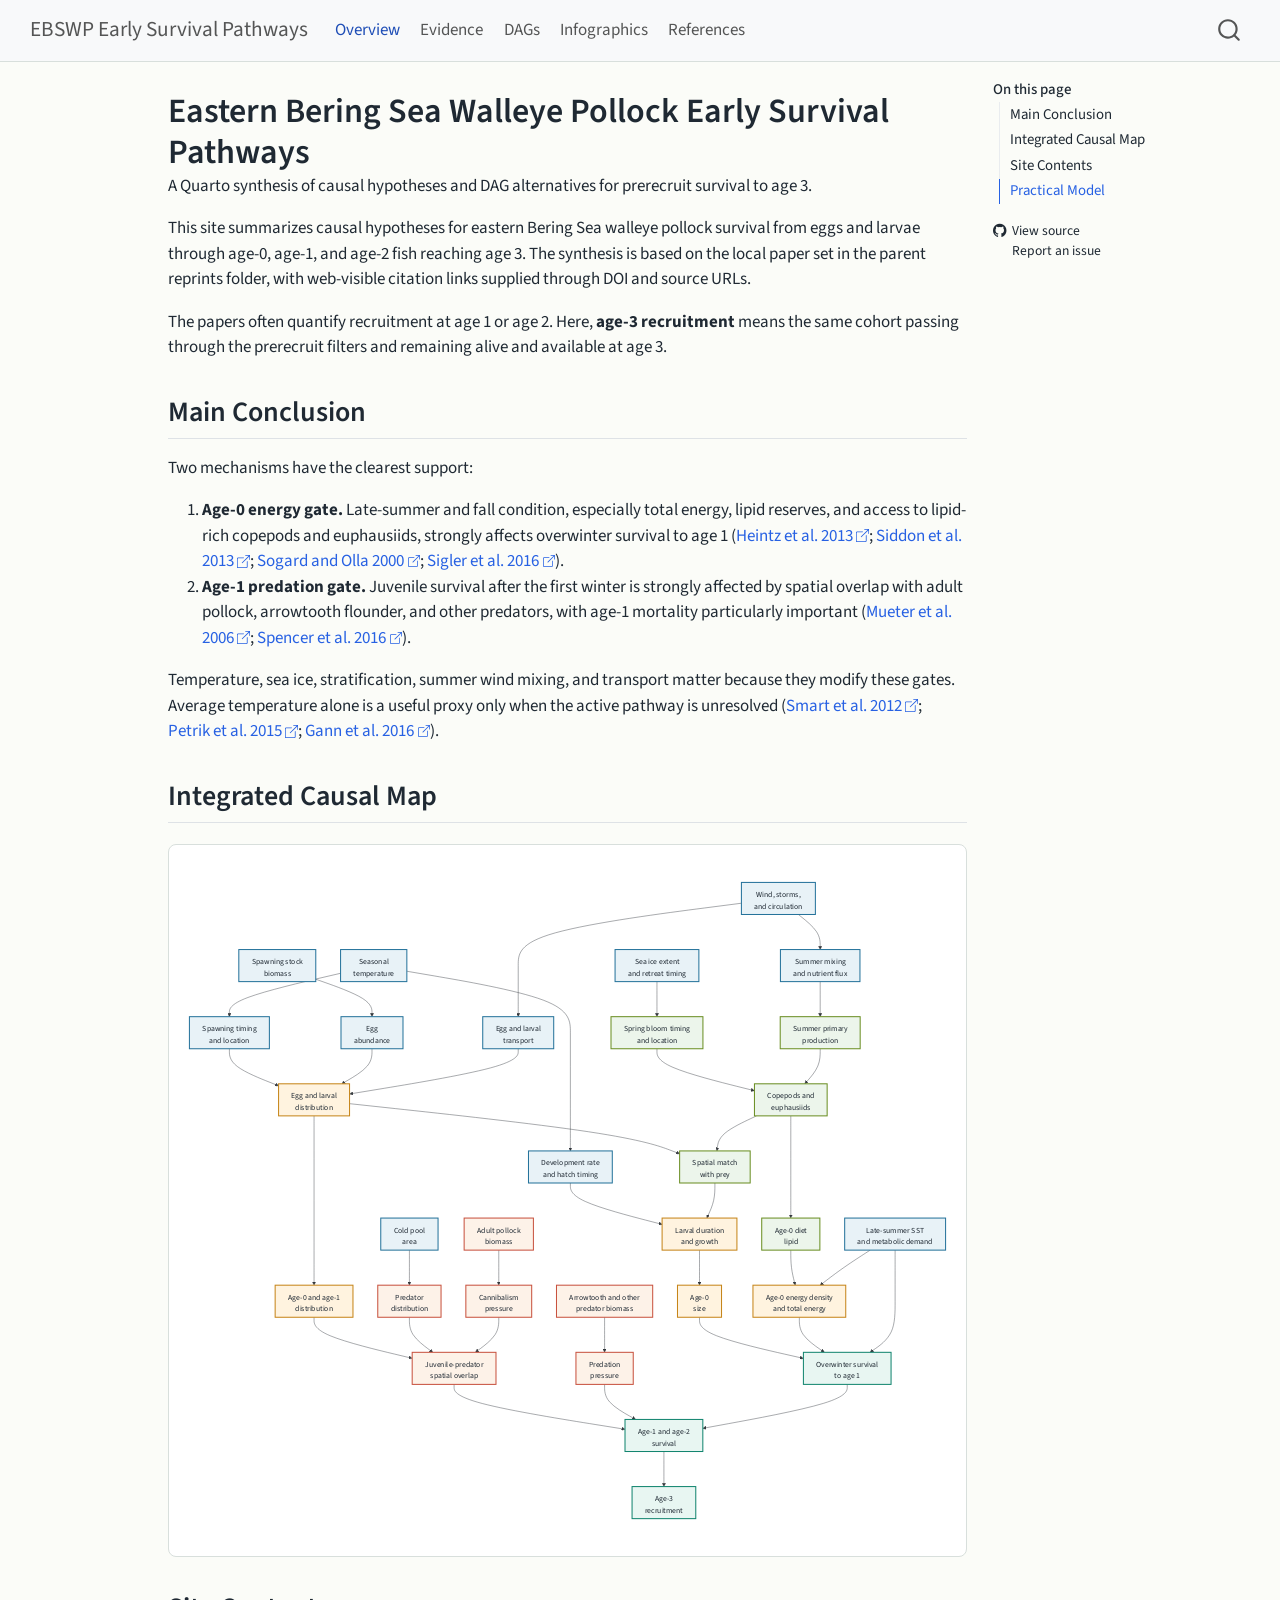
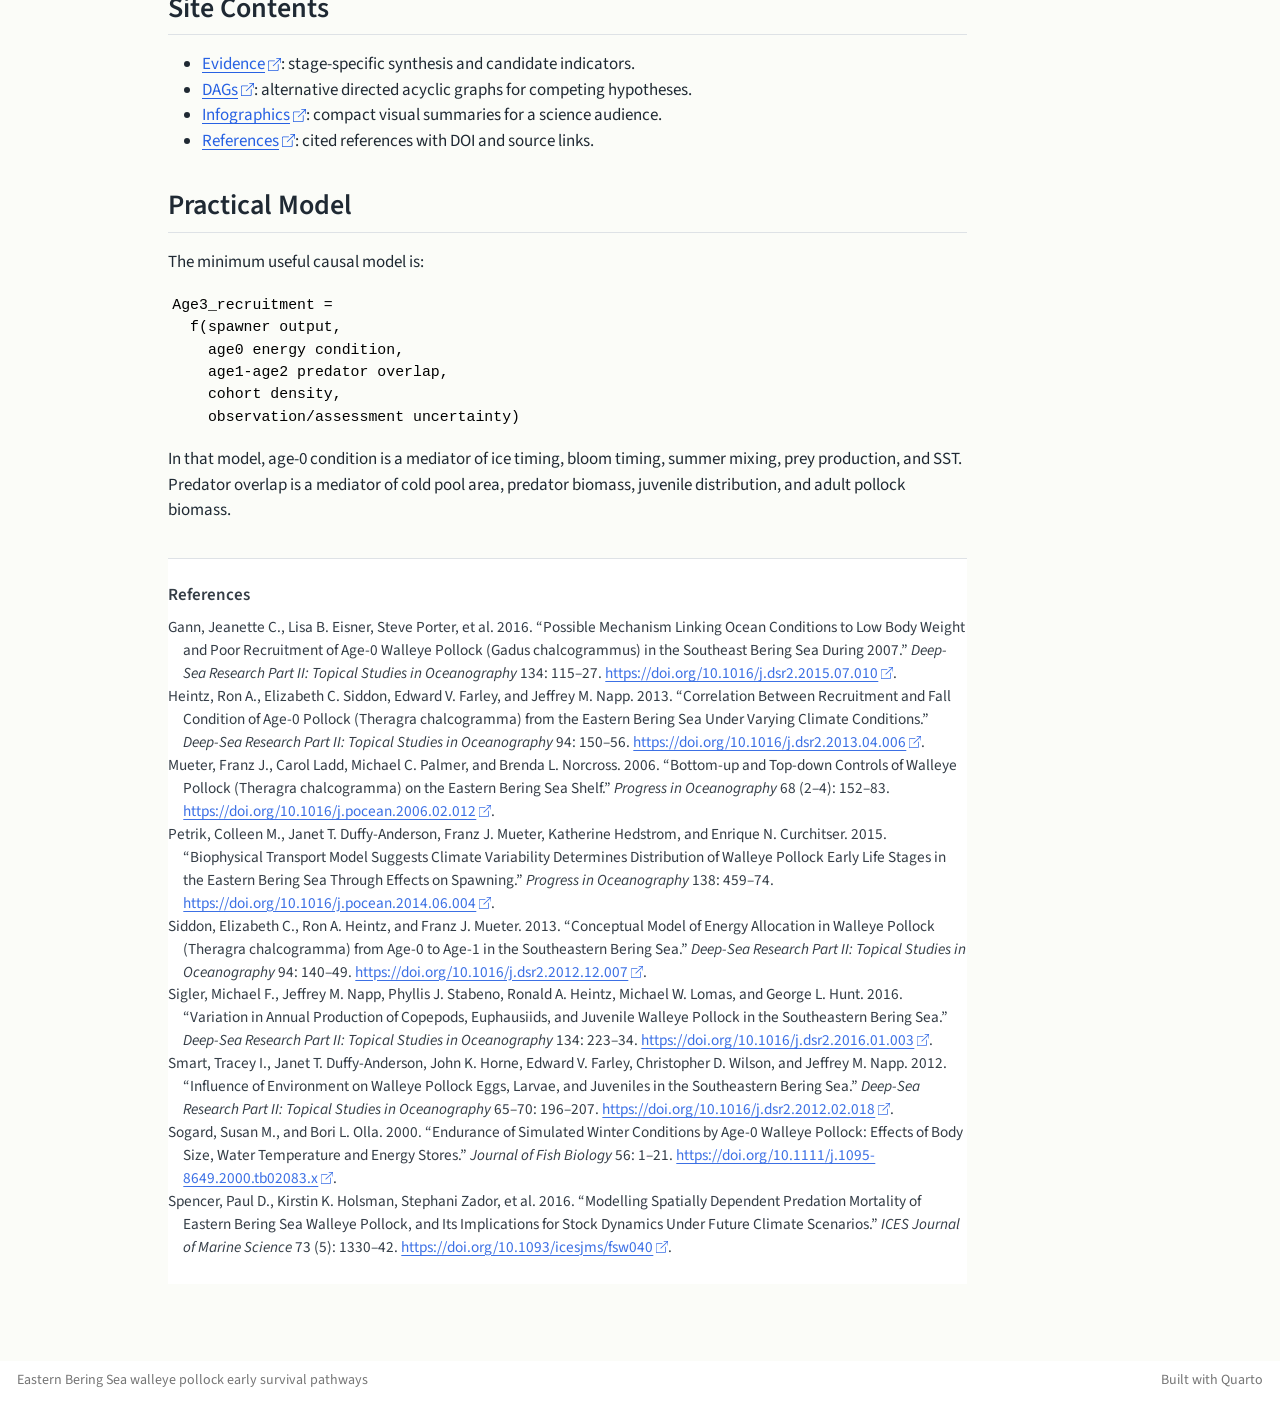
==== commit 2304d0c0: "Improve overview DAG readability" ====
--- a/docs/index.html
+++ b/docs/index.html
@@ -157,7 +157,7 @@
   <li><a href="#site-contents" id="toc-site-contents" class="nav-link" data-scroll-target="#site-contents">Site Contents</a></li>
   <li><a href="#practical-model" id="toc-practical-model" class="nav-link" data-scroll-target="#practical-model">Practical Model</a></li>
   </ul>
-<div class="toc-actions"><ul><li><a href="https://github.com/jimianelli/ebswp_esp/blob/main/index.qmd" class="toc-action"><i class="bi bi-github"></i>View source</a></li><li><a href="https://github.com/jimianelli/ebswp_esp/issues/new" class="toc-action"><i class="bi empty"></i>Report an issue</a></li></ul></div></nav>
+<div class="toc-actions"><ul><li><a href="https://github.com/afsc-assessments/ebswp_esp/blob/main/index.qmd" class="toc-action"><i class="bi bi-github"></i>View source</a></li><li><a href="https://github.com/afsc-assessments/ebswp_esp/issues/new" class="toc-action"><i class="bi empty"></i>Report an issue</a></li></ul></div></nav>
     </div>
 <!-- main -->
 <main class="content" id="quarto-document-content">
@@ -199,49 +199,65 @@
 </section>
 <section id="integrated-causal-map" class="level2">
 <h2 class="anchored" data-anchor-id="integrated-causal-map">Integrated Causal Map</h2>
+<div class="dag-panel overview-dag">
 <div class="cell" data-layout-align="default">
 <div class="cell-output-display">
 <div>
 <p></p><figure class="figure"><p></p>
 <div>
-<pre class="mermaid mermaid-js">flowchart LR
-  SSB["Spawning stock biomass"] --&gt; EG["Egg abundance"]
-  TEMP["Seasonal temperature"] --&gt; DEV["Development rate and hatch timing"]
-  TEMP --&gt; SPAWN["Spawning timing and location"]
-  ICE["Sea ice extent and retreat timing"] --&gt; BLOOM["Spring bloom timing and location"]
-  WIND["Wind, storms, and circulation"] --&gt; TRANS["Egg and larval transport"]
-  WIND --&gt; MIX["Summer mixing and nutrient flux"]
-  SPAWN --&gt; ELDIST["Egg and larval distribution"]
+<pre class="mermaid mermaid-js">%%{init: {"flowchart": {"htmlLabels": true, "nodeSpacing": 58, "rankSpacing": 82, "curve": "basis"}, "themeVariables": {"fontSize": "18px", "fontFamily": "Arial, sans-serif"}} }%%
+flowchart TB
+  SSB["Spawning stock&lt;br/&gt;biomass"] --&gt; EG["Egg&lt;br/&gt;abundance"]
+  TEMP["Seasonal&lt;br/&gt;temperature"] --&gt; DEV["Development rate&lt;br/&gt;and hatch timing"]
+  TEMP --&gt; SPAWN["Spawning timing&lt;br/&gt;and location"]
+  ICE["Sea ice extent&lt;br/&gt;and retreat timing"] --&gt; BLOOM["Spring bloom timing&lt;br/&gt;and location"]
+  WIND["Wind, storms,&lt;br/&gt;and circulation"] --&gt; TRANS["Egg and larval&lt;br/&gt;transport"]
+  WIND --&gt; MIX["Summer mixing&lt;br/&gt;and nutrient flux"]
+  SPAWN --&gt; ELDIST["Egg and larval&lt;br/&gt;distribution"]
   EG --&gt; ELDIST
-  DEV --&gt; LARV["Larval duration and growth"]
+  DEV --&gt; LARV["Larval duration&lt;br/&gt;and growth"]
   TRANS --&gt; ELDIST
-  BLOOM --&gt; ZOO["Copepods and euphausiids"]
-  MIX --&gt; PP["Summer primary production"]
+  BLOOM --&gt; ZOO["Copepods and&lt;br/&gt;euphausiids"]
+  MIX --&gt; PP["Summer primary&lt;br/&gt;production"]
   PP --&gt; ZOO
-  ELDIST --&gt; PREYMATCH["Spatial match with prey"]
+  ELDIST --&gt; PREYMATCH["Spatial match&lt;br/&gt;with prey"]
   ZOO --&gt; PREYMATCH
   PREYMATCH --&gt; LARV
-  LARV --&gt; A0SIZE["Age-0 size"]
-  ZOO --&gt; A0DIET["Age-0 diet lipid"]
-  A0DIET --&gt; A0ENERGY["Age-0 energy density and total energy"]
-  A0SIZE --&gt; WINTER["Overwinter survival to age 1"]
+  LARV --&gt; A0SIZE["Age-0&lt;br/&gt;size"]
+  ZOO --&gt; A0DIET["Age-0 diet&lt;br/&gt;lipid"]
+  A0DIET --&gt; A0ENERGY["Age-0 energy density&lt;br/&gt;and total energy"]
+  A0SIZE --&gt; WINTER["Overwinter survival&lt;br/&gt;to age 1"]
   A0ENERGY --&gt; WINTER
-  SST["Late-summer SST and metabolic demand"] --&gt; A0ENERGY
+  SST["Late-summer SST&lt;br/&gt;and metabolic demand"] --&gt; A0ENERGY
   SST --&gt; WINTER
-  ADULT["Adult pollock biomass"] --&gt; CANN["Cannibalism pressure"]
-  COLD["Cold pool area"] --&gt; PREDIST["Predator distribution"]
-  ARROW["Arrowtooth and other predator biomass"] --&gt; PRED["Predation pressure"]
-  ELDIST --&gt; JUVLOC["Age-0 and age-1 distribution"]
-  JUVLOC --&gt; OVERLAP["Juvenile-predator spatial overlap"]
+  ADULT["Adult pollock&lt;br/&gt;biomass"] --&gt; CANN["Cannibalism&lt;br/&gt;pressure"]
+  COLD["Cold pool&lt;br/&gt;area"] --&gt; PREDIST["Predator&lt;br/&gt;distribution"]
+  ARROW["Arrowtooth and other&lt;br/&gt;predator biomass"] --&gt; PRED["Predation&lt;br/&gt;pressure"]
+  ELDIST --&gt; JUVLOC["Age-0 and age-1&lt;br/&gt;distribution"]
+  JUVLOC --&gt; OVERLAP["Juvenile-predator&lt;br/&gt;spatial overlap"]
   PREDIST --&gt; OVERLAP
   CANN --&gt; OVERLAP
-  OVERLAP --&gt; A12SURV["Age-1 and age-2 survival"]
+  OVERLAP --&gt; A12SURV["Age-1 and age-2&lt;br/&gt;survival"]
   PRED --&gt; A12SURV
   WINTER --&gt; A12SURV
-  A12SURV --&gt; AGE3["Age-3 recruitment"]
+  A12SURV --&gt; AGE3["Age-3&lt;br/&gt;recruitment"]
+
+  classDef spawner fill:#e8f2f7,stroke:#26739b,stroke-width:2.4px,color:#1f2933;
+  classDef physical fill:#e8f2f7,stroke:#26739b,stroke-width:2.4px,color:#1f2933;
+  classDef prey fill:#ecf5eb,stroke:#6b8f24,stroke-width:2.4px,color:#1f2933;
+  classDef early fill:#fff3df,stroke:#c68519,stroke-width:2.4px,color:#1f2933;
+  classDef predator fill:#fdf2e8,stroke:#c8523f,stroke-width:2.4px,color:#1f2933;
+  classDef survival fill:#e8f6f2,stroke:#13856f,stroke-width:2.4px,color:#1f2933;
+  class SSB,EG spawner;
+  class TEMP,ICE,WIND,SST,COLD,DEV,SPAWN,TRANS,MIX physical;
+  class BLOOM,PP,ZOO,PREYMATCH,A0DIET prey;
+  class ELDIST,LARV,A0SIZE,A0ENERGY,JUVLOC early;
+  class ADULT,CANN,ARROW,PRED,PREDIST,OVERLAP predator;
+  class WINTER,A12SURV,AGE3 survival;
 </pre>
 </div>
 <p></p></figure><p></p>
+</div>
 </div>
 </div>
 </div>
@@ -372,7 +388,7 @@
     }
       var localhostRegex = new RegExp(/^(?:http|https):\/\/localhost\:?[0-9]*\//);
       var mailtoRegex = new RegExp(/^mailto:/);
-        var filterRegex = new RegExp("https:\/\/jimianelli\.github\.io\/ebswp_esp\/");
+        var filterRegex = new RegExp("https:\/\/afsc-assessments\.github\.io\/ebswp_esp\/");
       var isInternal = (href) => {
           return filterRegex.test(href) || localhostRegex.test(href) || mailtoRegex.test(href);
       }
@@ -714,7 +730,7 @@
 </div>   
     <div class="nav-footer-center">
       &nbsp;
-    <div class="toc-actions d-sm-block d-md-none"><ul><li><a href="https://github.com/jimianelli/ebswp_esp/blob/main/index.qmd" class="toc-action"><i class="bi bi-github"></i>View source</a></li><li><a href="https://github.com/jimianelli/ebswp_esp/issues/new" class="toc-action"><i class="bi empty"></i>Report an issue</a></li></ul></div></div>
+    <div class="toc-actions d-sm-block d-md-none"><ul><li><a href="https://github.com/afsc-assessments/ebswp_esp/blob/main/index.qmd" class="toc-action"><i class="bi bi-github"></i>View source</a></li><li><a href="https://github.com/afsc-assessments/ebswp_esp/issues/new" class="toc-action"><i class="bi empty"></i>Report an issue</a></li></ul></div></div>
     <div class="nav-footer-right">
 <p>Built with Quarto</p>
 </div>
--- a/docs/styles.css
+++ b/docs/styles.css
@@ -129,6 +129,63 @@
   background: var(--slate);
 }
 
+.dag-panel {
+  margin: 1.25rem 0 1.75rem;
+  padding: 1rem;
+  border: 1px solid var(--line);
+  border-radius: 8px;
+  background: #fff;
+  overflow-x: auto;
+}
+
+.dag-panel .cell {
+  margin-bottom: 0;
+}
+
+.dag-panel .mermaid {
+  min-width: 720px;
+  display: flex;
+  justify-content: center;
+}
+
+.dag-panel .mermaid svg {
+  max-width: none !important;
+  width: 100%;
+  min-height: 620px;
+}
+
+.dag-panel .mermaid .nodeLabel,
+.dag-panel .mermaid text {
+  font-size: 18px !important;
+  line-height: 1.25;
+  font-weight: 650;
+}
+
+.dag-panel .mermaid .edgeLabel,
+.dag-panel .mermaid .edgeLabel span {
+  font-size: 15px !important;
+  color: var(--muted) !important;
+}
+
+.dag-panel .mermaid .node rect,
+.dag-panel .mermaid .node polygon,
+.dag-panel .mermaid .node ellipse {
+  stroke-width: 2.4px !important;
+  filter: drop-shadow(0 2px 4px rgba(31, 41, 51, 0.12));
+}
+
+.dag-panel .mermaid .edgePath .path {
+  stroke-width: 2.1px !important;
+}
+
+.overview-dag .mermaid {
+  min-width: 900px;
+}
+
+.overview-dag .mermaid svg {
+  min-height: 960px;
+}
+
 table {
   background: #fff;
 }
@@ -146,4 +203,16 @@
   .evidence-grid {
     grid-template-columns: 1fr;
   }
-}
+
+  .dag-panel {
+    padding: 0.65rem;
+  }
+
+  .dag-panel .mermaid {
+    min-width: 760px;
+  }
+
+  .overview-dag .mermaid {
+    min-width: 920px;
+  }
+}
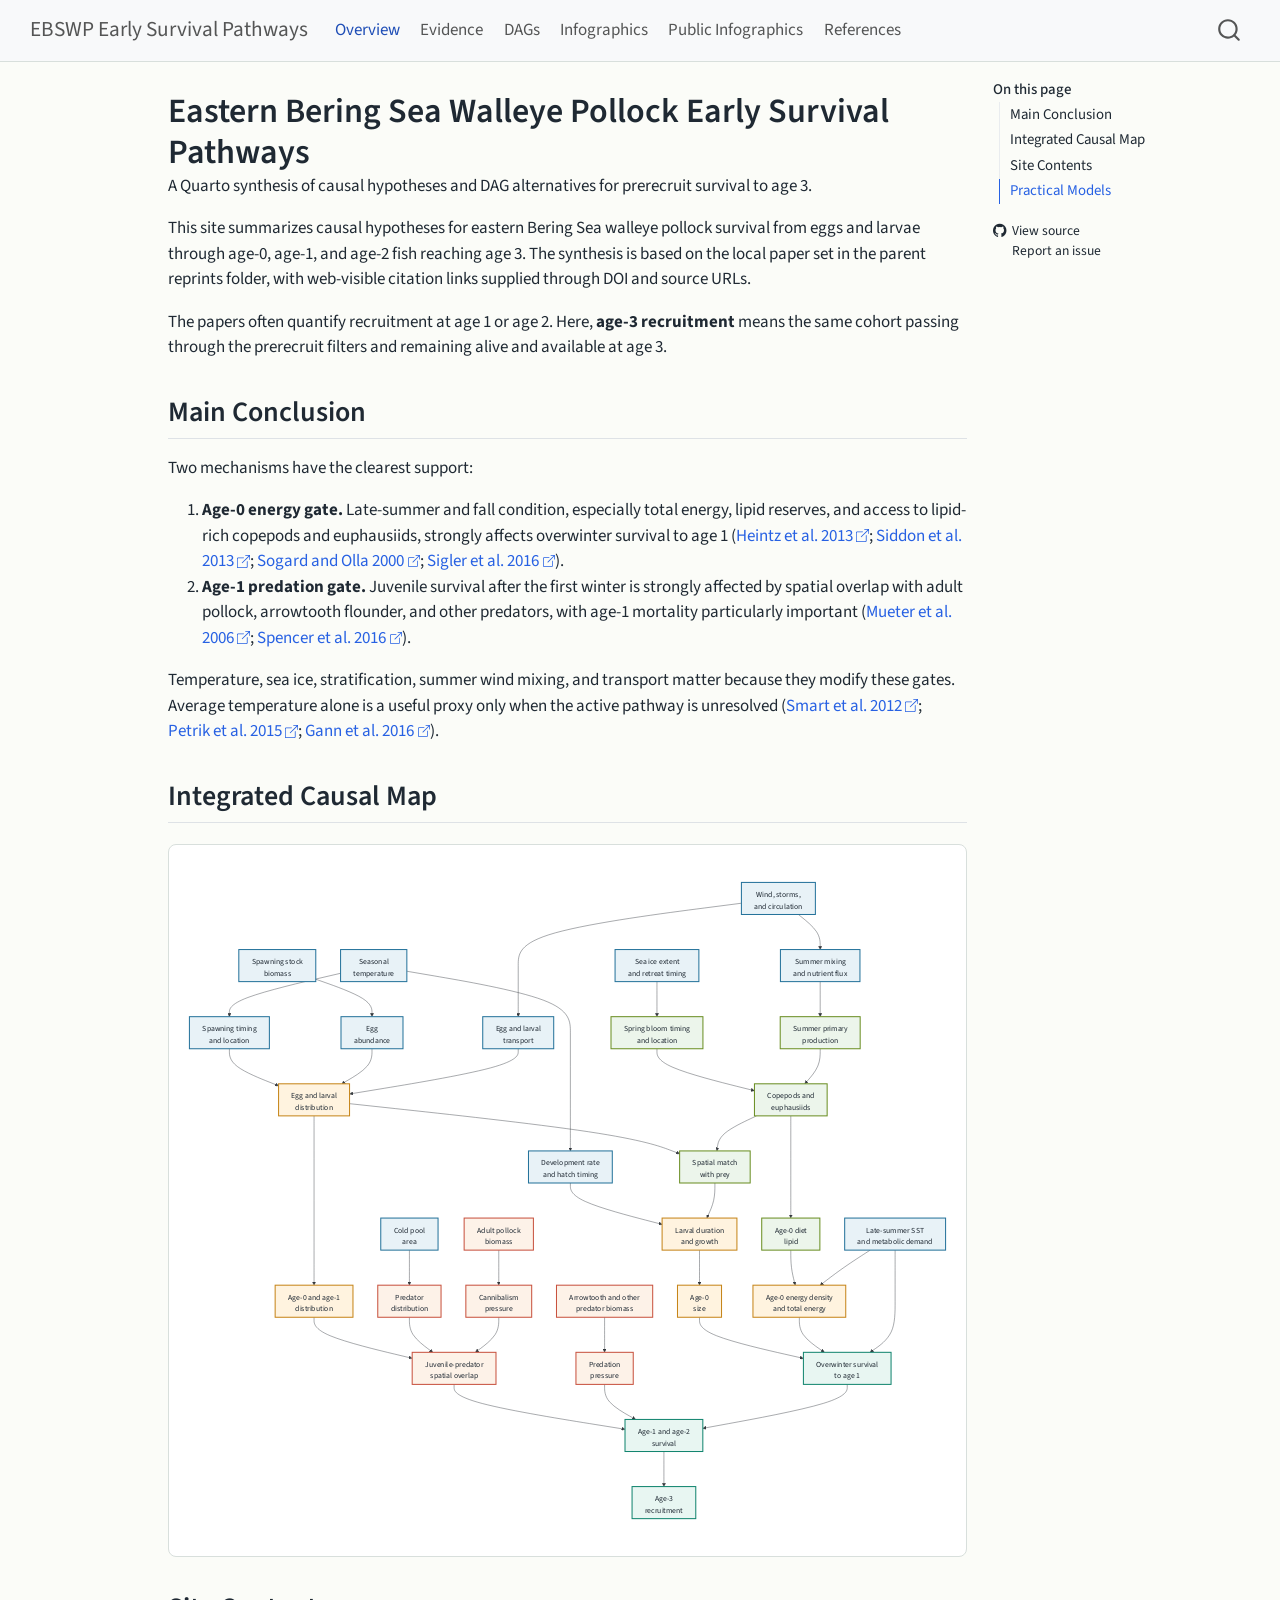
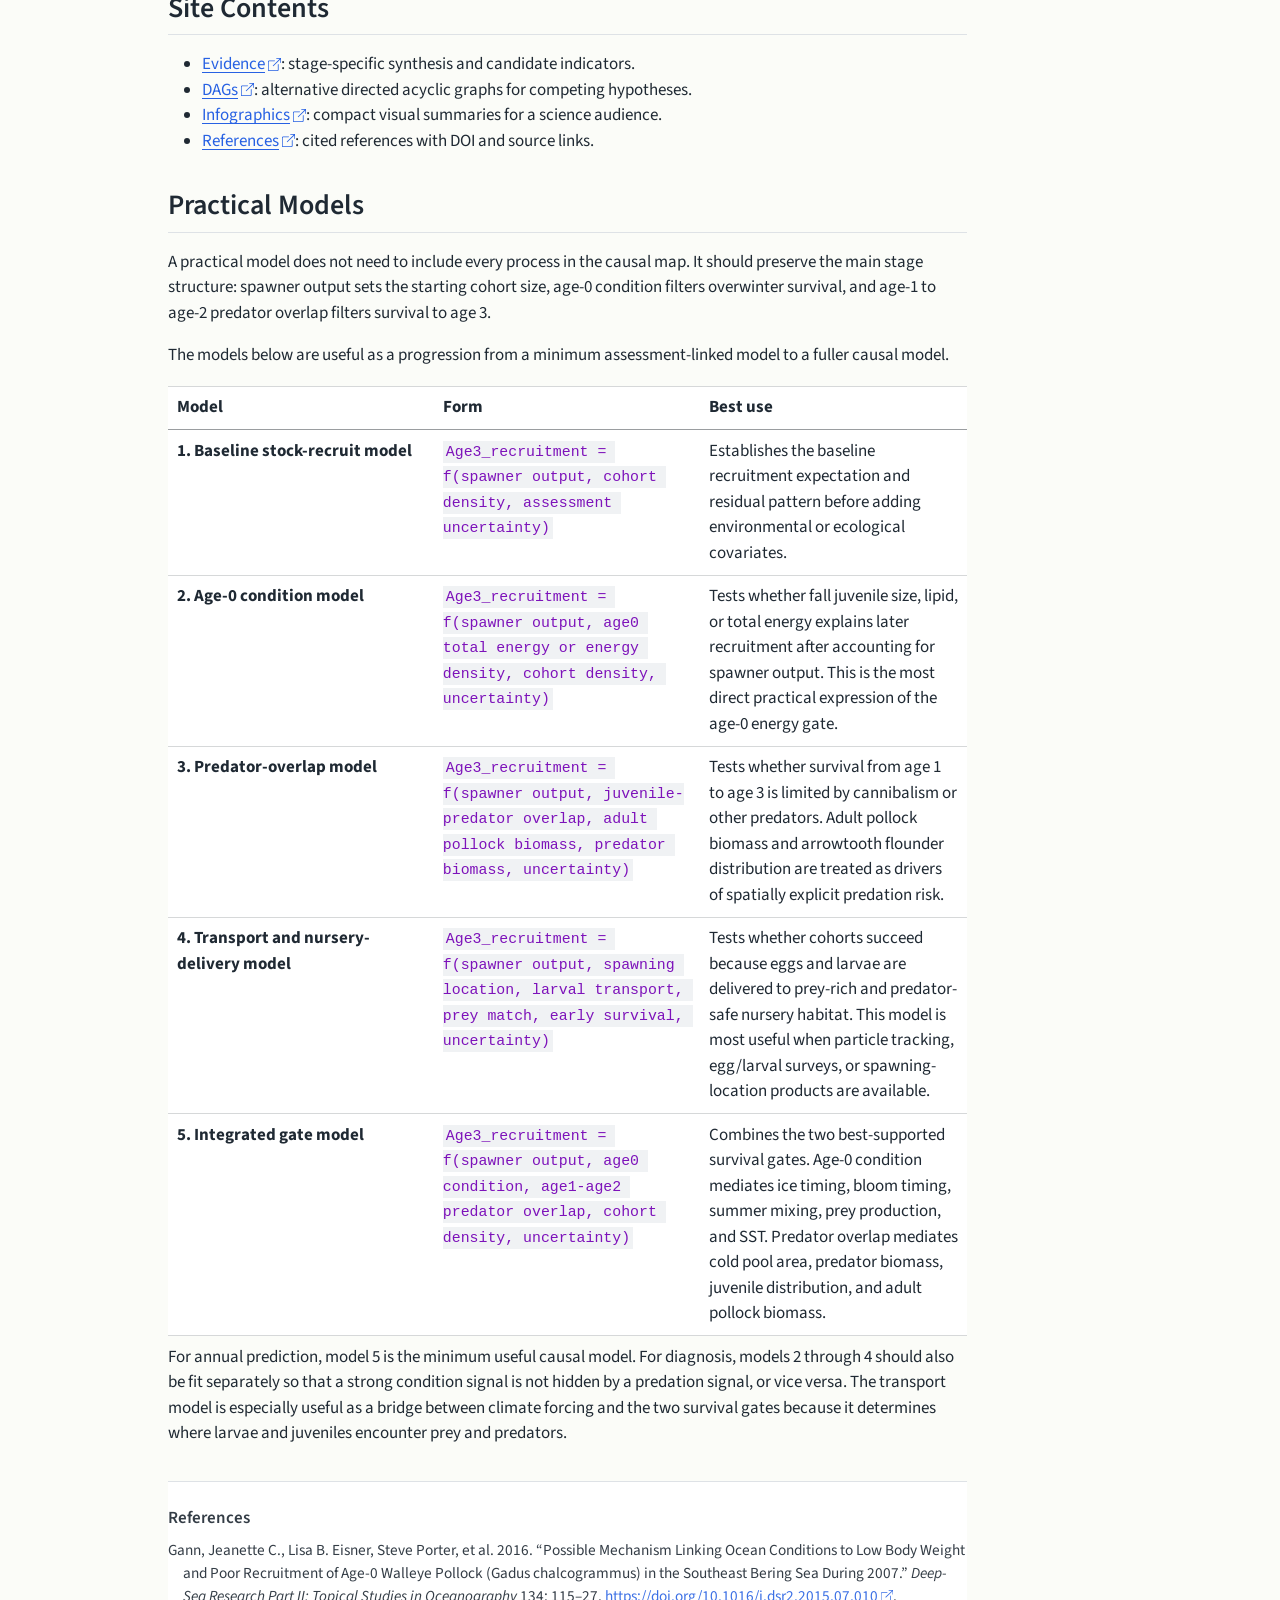
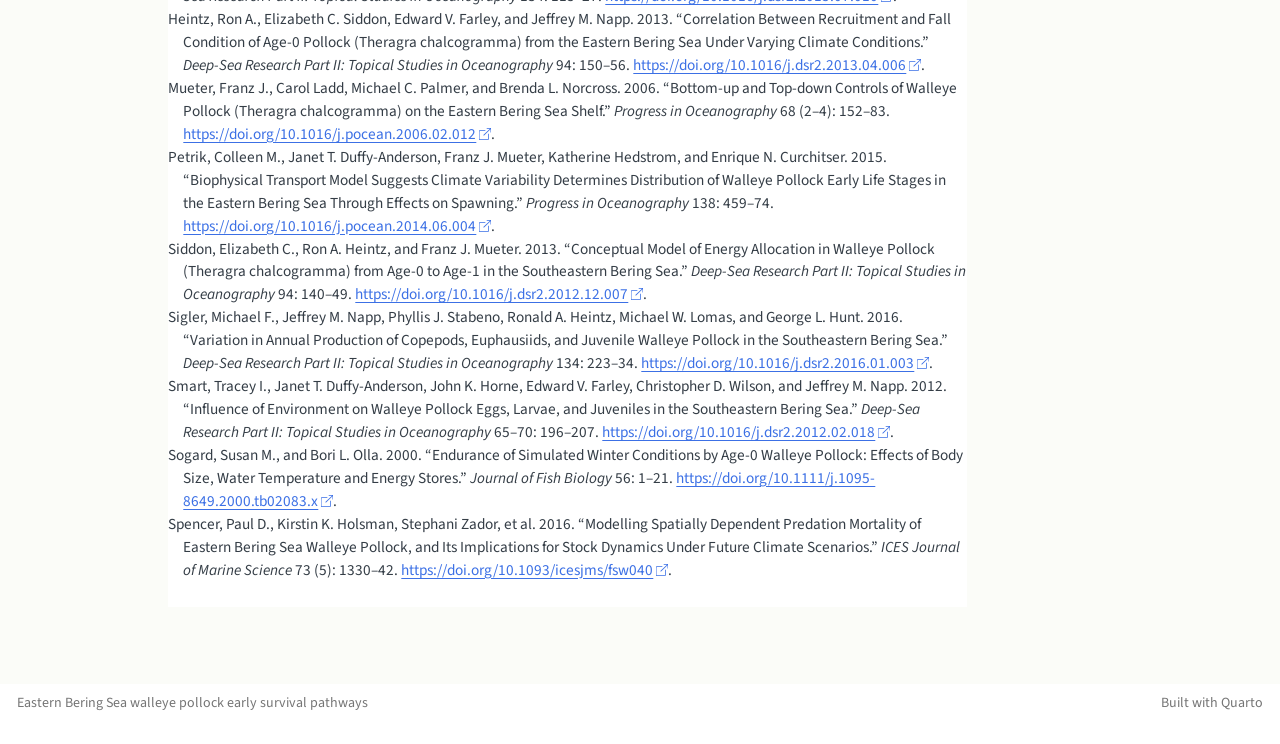
==== commit dc6e5fef: "Expand practical models overview" ====
--- a/docs/index.html
+++ b/docs/index.html
@@ -133,6 +133,10 @@
 <span class="menu-text">Infographics</span></a>
   </li>  
   <li class="nav-item">
+    <a class="nav-link" href="./public-infographics.html"> 
+<span class="menu-text">Public Infographics</span></a>
+  </li>  
+  <li class="nav-item">
     <a class="nav-link" href="./references.html"> 
 <span class="menu-text">References</span></a>
   </li>  
@@ -155,7 +159,7 @@
   <li><a href="#main-conclusion" id="toc-main-conclusion" class="nav-link active" data-scroll-target="#main-conclusion">Main Conclusion</a></li>
   <li><a href="#integrated-causal-map" id="toc-integrated-causal-map" class="nav-link" data-scroll-target="#integrated-causal-map">Integrated Causal Map</a></li>
   <li><a href="#site-contents" id="toc-site-contents" class="nav-link" data-scroll-target="#site-contents">Site Contents</a></li>
-  <li><a href="#practical-model" id="toc-practical-model" class="nav-link" data-scroll-target="#practical-model">Practical Model</a></li>
+  <li><a href="#practical-models" id="toc-practical-models" class="nav-link" data-scroll-target="#practical-models">Practical Models</a></li>
   </ul>
 <div class="toc-actions"><ul><li><a href="https://github.com/afsc-assessments/ebswp_esp/blob/main/index.qmd" class="toc-action"><i class="bi bi-github"></i>View source</a></li><li><a href="https://github.com/afsc-assessments/ebswp_esp/issues/new" class="toc-action"><i class="bi empty"></i>Report an issue</a></li></ul></div></nav>
     </div>
@@ -271,16 +275,52 @@
 <li><a href="./references.html">References</a>: cited references with DOI and source links.</li>
 </ul>
 </section>
-<section id="practical-model" class="level2">
-<h2 class="anchored" data-anchor-id="practical-model">Practical Model</h2>
-<p>The minimum useful causal model is:</p>
-<pre class="text"><code>Age3_recruitment =
-  f(spawner output,
-    age0 energy condition,
-    age1-age2 predator overlap,
-    cohort density,
-    observation/assessment uncertainty)</code></pre>
-<p>In that model, age-0 condition is a mediator of ice timing, bloom timing, summer mixing, prey production, and SST. Predator overlap is a mediator of cold pool area, predator biomass, juvenile distribution, and adult pollock biomass.</p>
+<section id="practical-models" class="level2">
+<h2 class="anchored" data-anchor-id="practical-models">Practical Models</h2>
+<p>A practical model does not need to include every process in the causal map. It should preserve the main stage structure: spawner output sets the starting cohort size, age-0 condition filters overwinter survival, and age-1 to age-2 predator overlap filters survival to age 3.</p>
+<p>The models below are useful as a progression from a minimum assessment-linked model to a fuller causal model.</p>
+<table class="caption-top table">
+<colgroup>
+<col style="width: 33%">
+<col style="width: 33%">
+<col style="width: 33%">
+</colgroup>
+<thead>
+<tr class="header">
+<th>Model</th>
+<th>Form</th>
+<th>Best use</th>
+</tr>
+</thead>
+<tbody>
+<tr class="odd">
+<td><strong>1. Baseline stock-recruit model</strong></td>
+<td><code>Age3_recruitment = f(spawner output, cohort density, assessment uncertainty)</code></td>
+<td>Establishes the baseline recruitment expectation and residual pattern before adding environmental or ecological covariates.</td>
+</tr>
+<tr class="even">
+<td><strong>2. Age-0 condition model</strong></td>
+<td><code>Age3_recruitment = f(spawner output, age0 total energy or energy density, cohort density, uncertainty)</code></td>
+<td>Tests whether fall juvenile size, lipid, or total energy explains later recruitment after accounting for spawner output. This is the most direct practical expression of the age-0 energy gate.</td>
+</tr>
+<tr class="odd">
+<td><strong>3. Predator-overlap model</strong></td>
+<td><code>Age3_recruitment = f(spawner output, juvenile-predator overlap, adult pollock biomass, predator biomass, uncertainty)</code></td>
+<td>Tests whether survival from age 1 to age 3 is limited by cannibalism or other predators. Adult pollock biomass and arrowtooth flounder distribution are treated as drivers of spatially explicit predation risk.</td>
+</tr>
+<tr class="even">
+<td><strong>4. Transport and nursery-delivery model</strong></td>
+<td><code>Age3_recruitment = f(spawner output, spawning location, larval transport, prey match, early survival, uncertainty)</code></td>
+<td>Tests whether cohorts succeed because eggs and larvae are delivered to prey-rich and predator-safe nursery habitat. This model is most useful when particle tracking, egg/larval surveys, or spawning-location products are available.</td>
+</tr>
+<tr class="odd">
+<td><strong>5. Integrated gate model</strong></td>
+<td><code>Age3_recruitment = f(spawner output, age0 condition, age1-age2 predator overlap, cohort density, uncertainty)</code></td>
+<td>Combines the two best-supported survival gates. Age-0 condition mediates ice timing, bloom timing, summer mixing, prey production, and SST. Predator overlap mediates cold pool area, predator biomass, juvenile distribution, and adult pollock biomass.</td>
+</tr>
+</tbody>
+</table>
+<p>For annual prediction, model 5 is the minimum useful causal model. For diagnosis, models 2 through 4 should also be fit separately so that a strong condition signal is not hidden by a predation signal, or vice versa. The transport model is especially useful as a bridge between climate forcing and the two survival gates because it determines where larvae and juveniles encounter prey and predators.</p>
 
 
 
--- a/docs/styles.css
+++ b/docs/styles.css
@@ -186,6 +186,395 @@
   min-height: 960px;
 }
 
+.public-hero {
+  padding: 1.6rem 1.8rem;
+  border: 1px solid var(--line);
+  border-left: 8px solid var(--teal);
+  border-radius: 8px;
+  background: #ffffff;
+  margin-bottom: 1rem;
+}
+
+.public-hero h2 {
+  margin-top: 0;
+}
+
+.public-hero p {
+  max-width: 760px;
+  font-size: 1.1rem;
+  margin-bottom: 0;
+}
+
+.big-message {
+  display: grid;
+  grid-template-columns: minmax(0, 1fr) auto minmax(0, 1fr);
+  gap: 1rem;
+  align-items: center;
+  margin: 1rem 0 2rem;
+}
+
+.message-piece {
+  min-height: 130px;
+  display: grid;
+  place-items: center;
+  text-align: center;
+  border: 1px solid var(--line);
+  border-radius: 8px;
+  background: #fff;
+  font-size: 1.15rem;
+}
+
+.message-piece strong {
+  display: block;
+  font-size: clamp(2.1rem, 5vw, 4.4rem);
+  line-height: 1;
+  color: var(--ink);
+}
+
+.message-piece.many {
+  border-color: var(--blue);
+  background: #e8f2f7;
+}
+
+.message-piece.few {
+  border-color: var(--teal);
+  background: #e8f6f2;
+}
+
+.message-arrow {
+  width: 5.5rem;
+  height: 5.5rem;
+  display: grid;
+  place-items: center;
+  border-radius: 50%;
+  color: #fff;
+  background: var(--slate);
+  font-size: 2rem;
+  font-weight: 800;
+}
+
+.message-caption {
+  grid-column: 1 / -1;
+  text-align: center;
+  color: var(--muted);
+  font-weight: 650;
+}
+
+.public-flow {
+  display: grid;
+  grid-template-columns: repeat(6, minmax(0, 1fr));
+  gap: 0.75rem;
+  align-items: stretch;
+  margin: 1rem 0 2rem;
+}
+
+.public-step {
+  position: relative;
+  min-height: 190px;
+  border: 1px solid var(--line);
+  border-radius: 8px;
+  padding: 1rem;
+  background: #fff;
+}
+
+.public-step h3 {
+  margin-top: 2.2rem;
+  font-size: 1.05rem;
+}
+
+.public-step p {
+  margin-bottom: 0;
+}
+
+.step-num {
+  position: absolute;
+  top: 0.85rem;
+  left: 0.85rem;
+  width: 2rem;
+  height: 2rem;
+  display: grid;
+  place-items: center;
+  border-radius: 50%;
+  font-weight: 700;
+  color: #fff;
+  background: var(--slate);
+}
+
+.public-step.spawn {
+  border-color: var(--blue);
+  background: #e8f2f7;
+}
+
+.public-step.drift {
+  border-color: var(--slate);
+  background: #eef1f2;
+}
+
+.public-step.food {
+  border-color: var(--green);
+  background: #ecf5eb;
+}
+
+.public-step.winter {
+  border-color: var(--amber);
+  background: #fff3df;
+}
+
+.public-step.predators {
+  border-color: var(--coral);
+  background: #fdf2e8;
+}
+
+.public-step.recruits {
+  border-color: var(--teal);
+  background: #e8f6f2;
+}
+
+.public-arrow {
+  display: none;
+}
+
+.public-story {
+  position: relative;
+  display: grid;
+  grid-template-columns: repeat(3, minmax(0, 1fr));
+  gap: 1.1rem;
+  margin: 1rem 0 2.25rem;
+  padding: 1rem;
+}
+
+.public-story::before {
+  content: "";
+  position: absolute;
+  inset: 28px 2rem 28px 2rem;
+  border: 6px solid rgba(19, 133, 111, 0.18);
+  border-left: 0;
+  border-radius: 0 999px 999px 0;
+  pointer-events: none;
+}
+
+.story-node {
+  position: relative;
+  min-height: 158px;
+  border: 2px solid var(--line);
+  border-radius: 8px;
+  padding: 1.05rem 1.05rem 1.05rem 4.1rem;
+  background: #fff;
+  box-shadow: 0 8px 22px rgba(31, 41, 51, 0.08);
+}
+
+.story-node p {
+  margin-bottom: 0;
+}
+
+.story-node .step-num {
+  top: 1rem;
+  left: 1rem;
+}
+
+.story-node.spawn {
+  border-color: var(--blue);
+  background: #e8f2f7;
+}
+
+.story-node.drift {
+  border-color: var(--slate);
+  background: #eef1f2;
+}
+
+.story-node.food {
+  border-color: var(--green);
+  background: #ecf5eb;
+}
+
+.story-node.winter {
+  border-color: var(--amber);
+  background: #fff3df;
+}
+
+.story-node.predators {
+  border-color: var(--coral);
+  background: #fdf2e8;
+}
+
+.story-node.recruits {
+  border-color: var(--teal);
+  background: #e8f6f2;
+}
+
+.bottleneck-grid,
+.driver-board,
+.knowledge-grid {
+  display: grid;
+  gap: 1rem;
+  margin: 1rem 0 2rem;
+}
+
+.bottleneck-grid,
+.knowledge-grid {
+  grid-template-columns: repeat(2, minmax(0, 1fr));
+}
+
+.driver-board {
+  grid-template-columns: repeat(4, minmax(0, 1fr));
+}
+
+.bottleneck-card,
+.driver-card,
+.knowledge-card {
+  border: 1px solid var(--line);
+  border-radius: 8px;
+  padding: 1rem;
+  background: #fff;
+}
+
+.bottleneck-card,
+.knowledge-card {
+  display: inline-block;
+  width: calc(50% - 0.65rem);
+  vertical-align: top;
+  margin: 0.35rem 0.55rem 1rem 0;
+}
+
+.driver-card {
+  display: inline-block;
+  width: calc(25% - 0.8rem);
+  min-height: 160px;
+  vertical-align: top;
+  margin: 0.35rem 0.55rem 1rem 0;
+}
+
+.bottleneck-card h3,
+.driver-card h3,
+.knowledge-card h3 {
+  margin-top: 0;
+}
+
+.food-gate {
+  border-color: var(--green);
+  background:
+    linear-gradient(135deg, rgba(107, 143, 36, 0.1), transparent 42%),
+    #fff;
+}
+
+.pred-gate {
+  border-color: var(--coral);
+  background:
+    linear-gradient(135deg, rgba(200, 82, 63, 0.1), transparent 42%),
+    #fff;
+}
+
+.fuel-meter {
+  position: relative;
+  display: block;
+  height: 28px;
+  border-radius: 99px;
+  background: #e7ece9;
+  margin: 1.1rem 0 1.2rem;
+  overflow: hidden;
+  border: 1px solid rgba(31, 41, 51, 0.14);
+}
+
+.fuel-meter::before {
+  content: "";
+  position: absolute;
+  inset: 0;
+  width: 78%;
+  border-radius: 99px;
+  background: linear-gradient(90deg, var(--green), var(--teal));
+}
+
+.fuel-meter::after {
+  content: "energy stores";
+  position: absolute;
+  inset: 0;
+  display: grid;
+  place-items: center;
+  color: #fff;
+  font-size: 0.82rem;
+  font-weight: 800;
+  letter-spacing: 0.02em;
+}
+
+.overlap-meter {
+  position: relative;
+  display: block;
+  height: 132px;
+  margin: 0.75rem 0 1.1rem;
+  border-radius: 8px;
+  background:
+    linear-gradient(90deg, rgba(19, 133, 111, 0.08), rgba(200, 82, 63, 0.08)),
+    #fff;
+  border: 1px solid rgba(31, 41, 51, 0.1);
+}
+
+.overlap-meter::before,
+.overlap-meter::after {
+  position: absolute;
+  top: 20px;
+  width: 94px;
+  height: 94px;
+  display: grid;
+  place-items: center;
+  border-radius: 50%;
+  text-align: center;
+  font-size: 0.8rem;
+  font-weight: 700;
+  line-height: 1.1;
+}
+
+.overlap-meter::before {
+  content: "young pollock";
+  left: calc(50% - 104px);
+  color: var(--ink);
+  background: rgba(19, 133, 111, 0.22);
+  border: 2px solid var(--teal);
+}
+
+.overlap-meter::after {
+  content: "predators";
+  left: calc(50% - 10px);
+  color: var(--ink);
+  background: rgba(200, 82, 63, 0.22);
+  border: 2px solid var(--coral);
+}
+
+.driver-card.ice {
+  border-color: var(--blue);
+}
+
+.driver-card.wind {
+  border-color: var(--slate);
+}
+
+.driver-card.temp {
+  border-color: var(--amber);
+}
+
+.driver-card.space {
+  border-color: var(--teal);
+}
+
+.knowledge-card.available {
+  border-color: var(--blue);
+}
+
+.knowledge-card.needed {
+  border-color: var(--amber);
+}
+
+.takeaway-band {
+  border: 1px solid var(--teal);
+  border-radius: 8px;
+  padding: 1rem 1.2rem;
+  background: #e8f6f2;
+  font-size: 1.08rem;
+}
+
+.takeaway-band p {
+  margin-bottom: 0;
+}
+
 table {
   background: #fff;
 }
@@ -215,4 +604,41 @@
   .overview-dag .mermaid {
     min-width: 920px;
   }
-}
+
+  .public-flow,
+  .public-story,
+  .bottleneck-grid,
+  .driver-board,
+  .knowledge-grid {
+    grid-template-columns: 1fr;
+  }
+
+  .big-message {
+    grid-template-columns: 1fr;
+  }
+
+  .message-arrow {
+    justify-self: center;
+    transform: rotate(90deg);
+  }
+
+  .public-story::before {
+    inset: 1rem 50% 1rem auto;
+    width: 0;
+    border: 0;
+    border-left: 6px solid rgba(19, 133, 111, 0.18);
+    border-radius: 0;
+  }
+
+  .public-step {
+    min-height: 0;
+  }
+
+  .bottleneck-card,
+  .driver-card,
+  .knowledge-card {
+    display: block;
+    width: 100%;
+    margin-right: 0;
+  }
+}
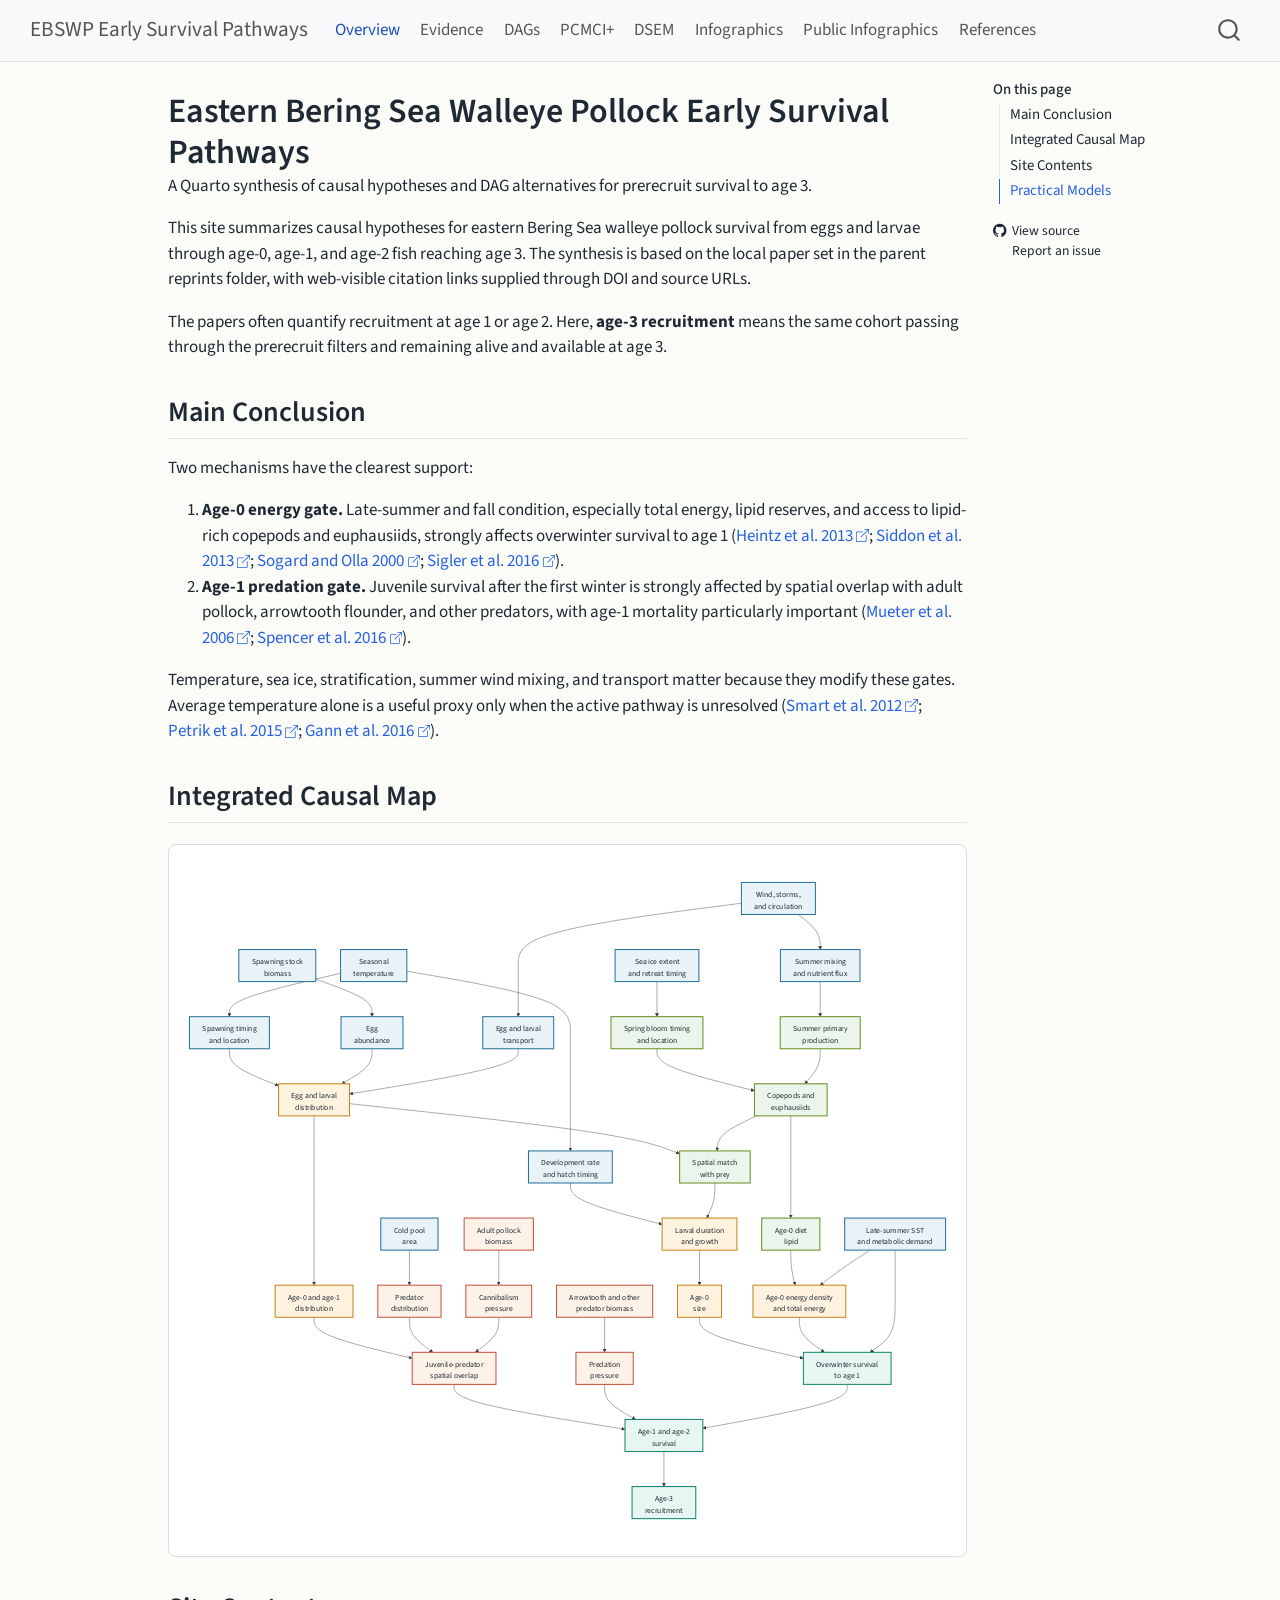
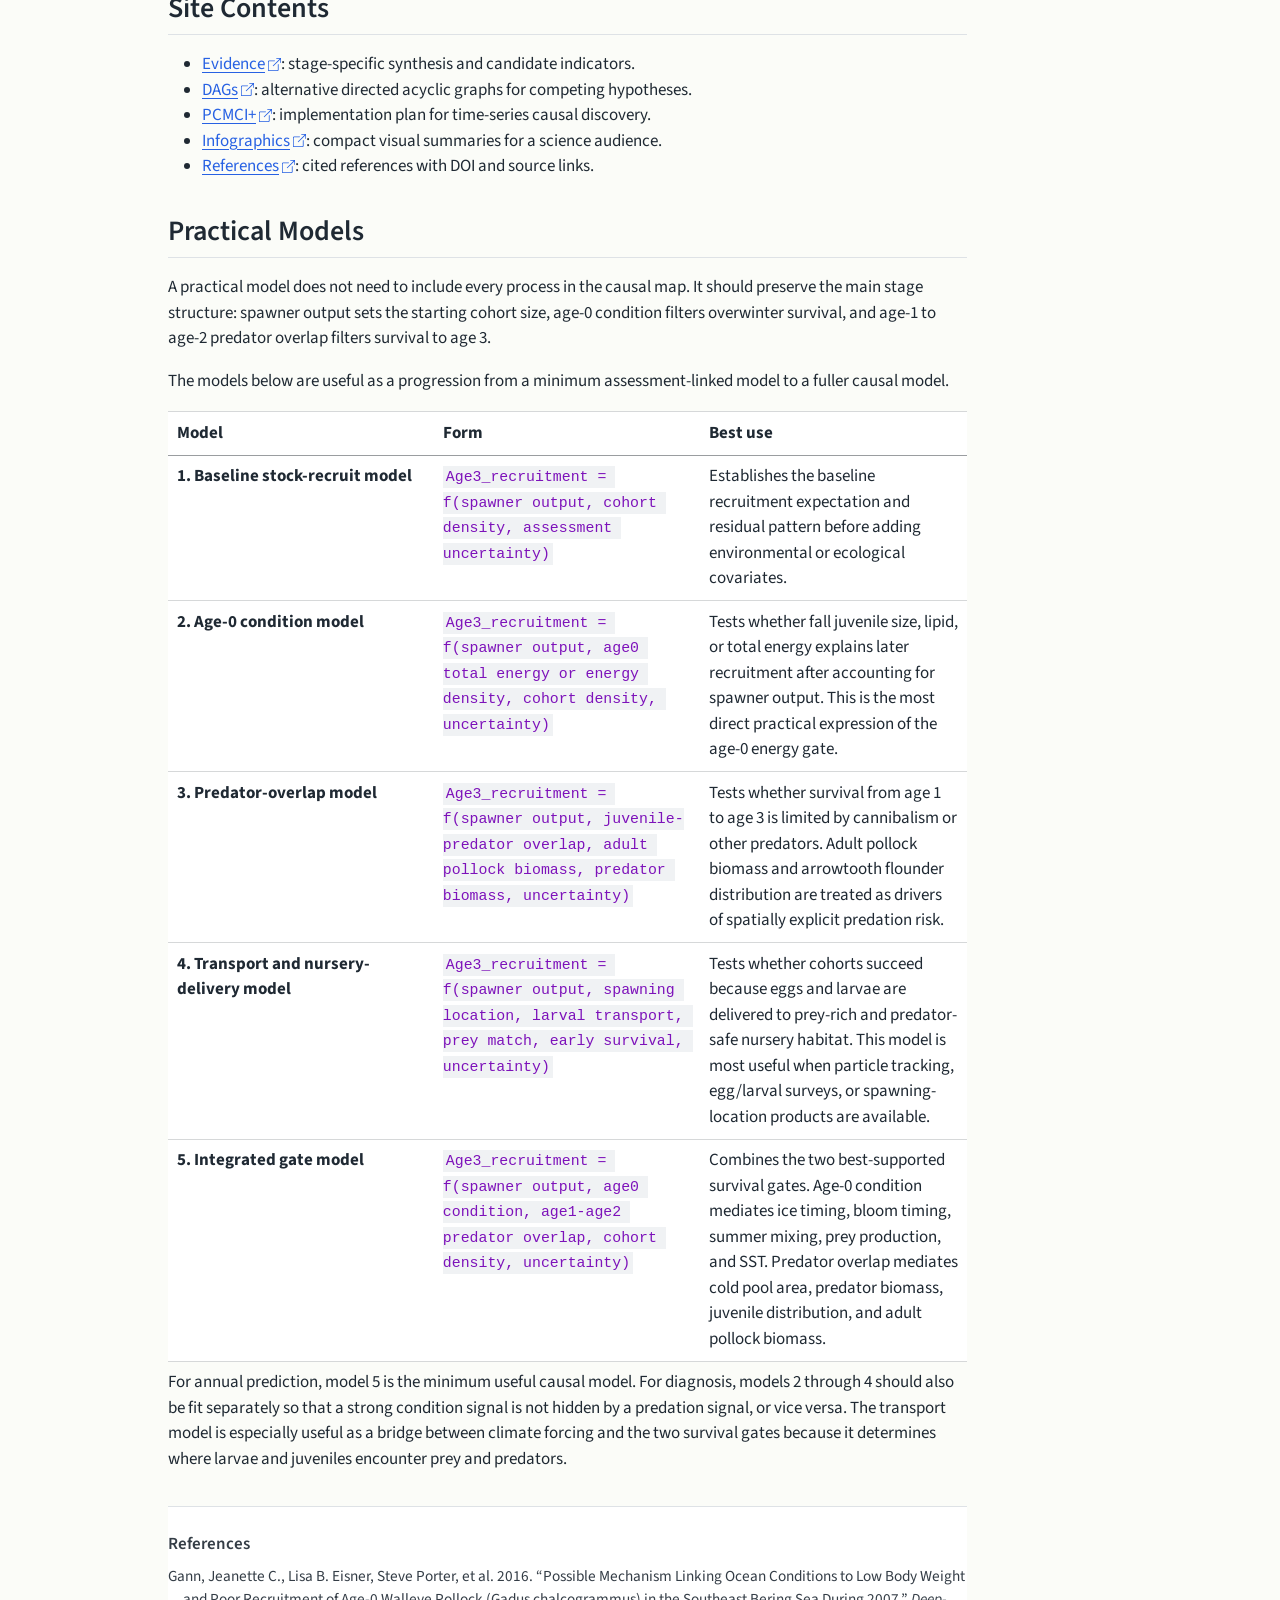
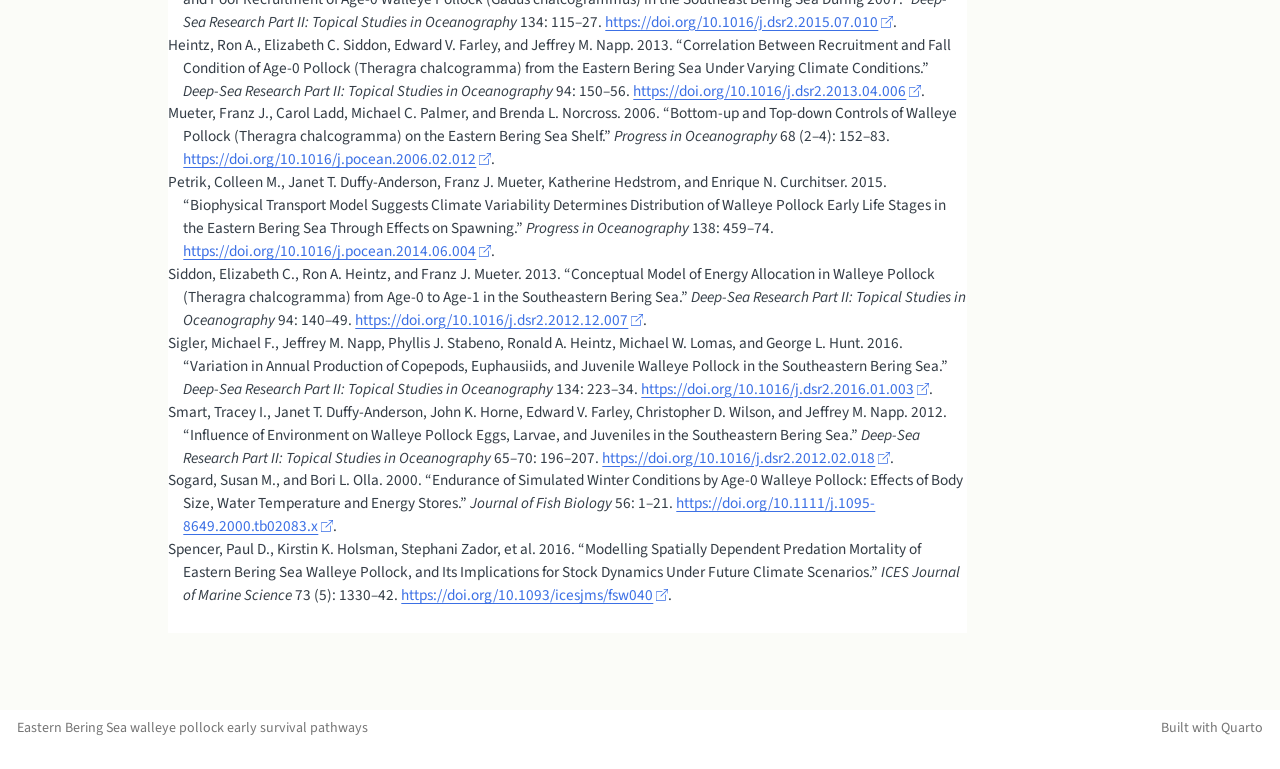
==== commit d91c16b4: "Add DSEM cohort analysis workflow" ====
--- a/docs/index.html
+++ b/docs/index.html
@@ -127,6 +127,14 @@
   <li class="nav-item">
     <a class="nav-link" href="./dags.html"> 
 <span class="menu-text">DAGs</span></a>
+  </li>  
+  <li class="nav-item">
+    <a class="nav-link" href="./pcmci.html"> 
+<span class="menu-text">PCMCI+</span></a>
+  </li>  
+  <li class="nav-item">
+    <a class="nav-link" href="./dsem.html"> 
+<span class="menu-text">DSEM</span></a>
   </li>  
   <li class="nav-item">
     <a class="nav-link" href="./infographics.html"> 
@@ -271,6 +279,7 @@
 <ul>
 <li><a href="./evidence.html">Evidence</a>: stage-specific synthesis and candidate indicators.</li>
 <li><a href="./dags.html">DAGs</a>: alternative directed acyclic graphs for competing hypotheses.</li>
+<li><a href="./pcmci.html">PCMCI+</a>: implementation plan for time-series causal discovery.</li>
 <li><a href="./infographics.html">Infographics</a>: compact visual summaries for a science audience.</li>
 <li><a href="./references.html">References</a>: cited references with DOI and source links.</li>
 </ul>
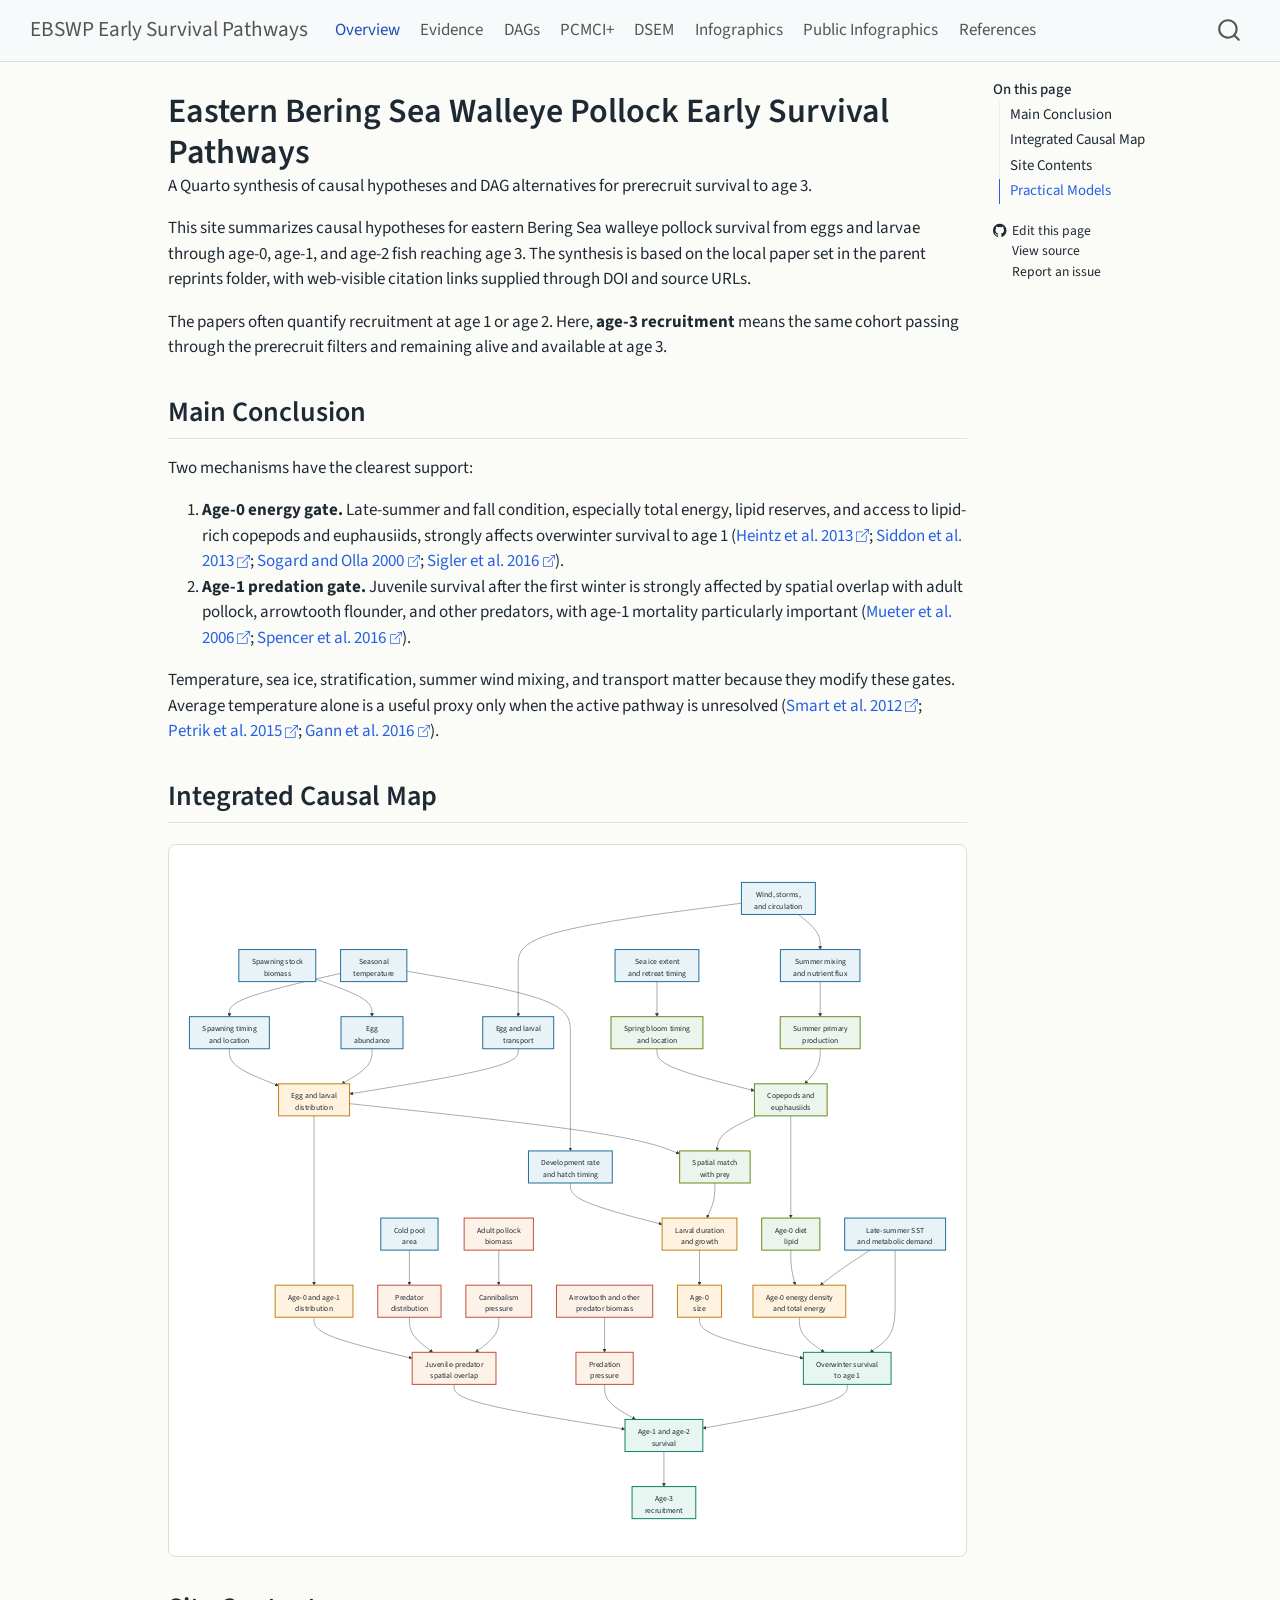
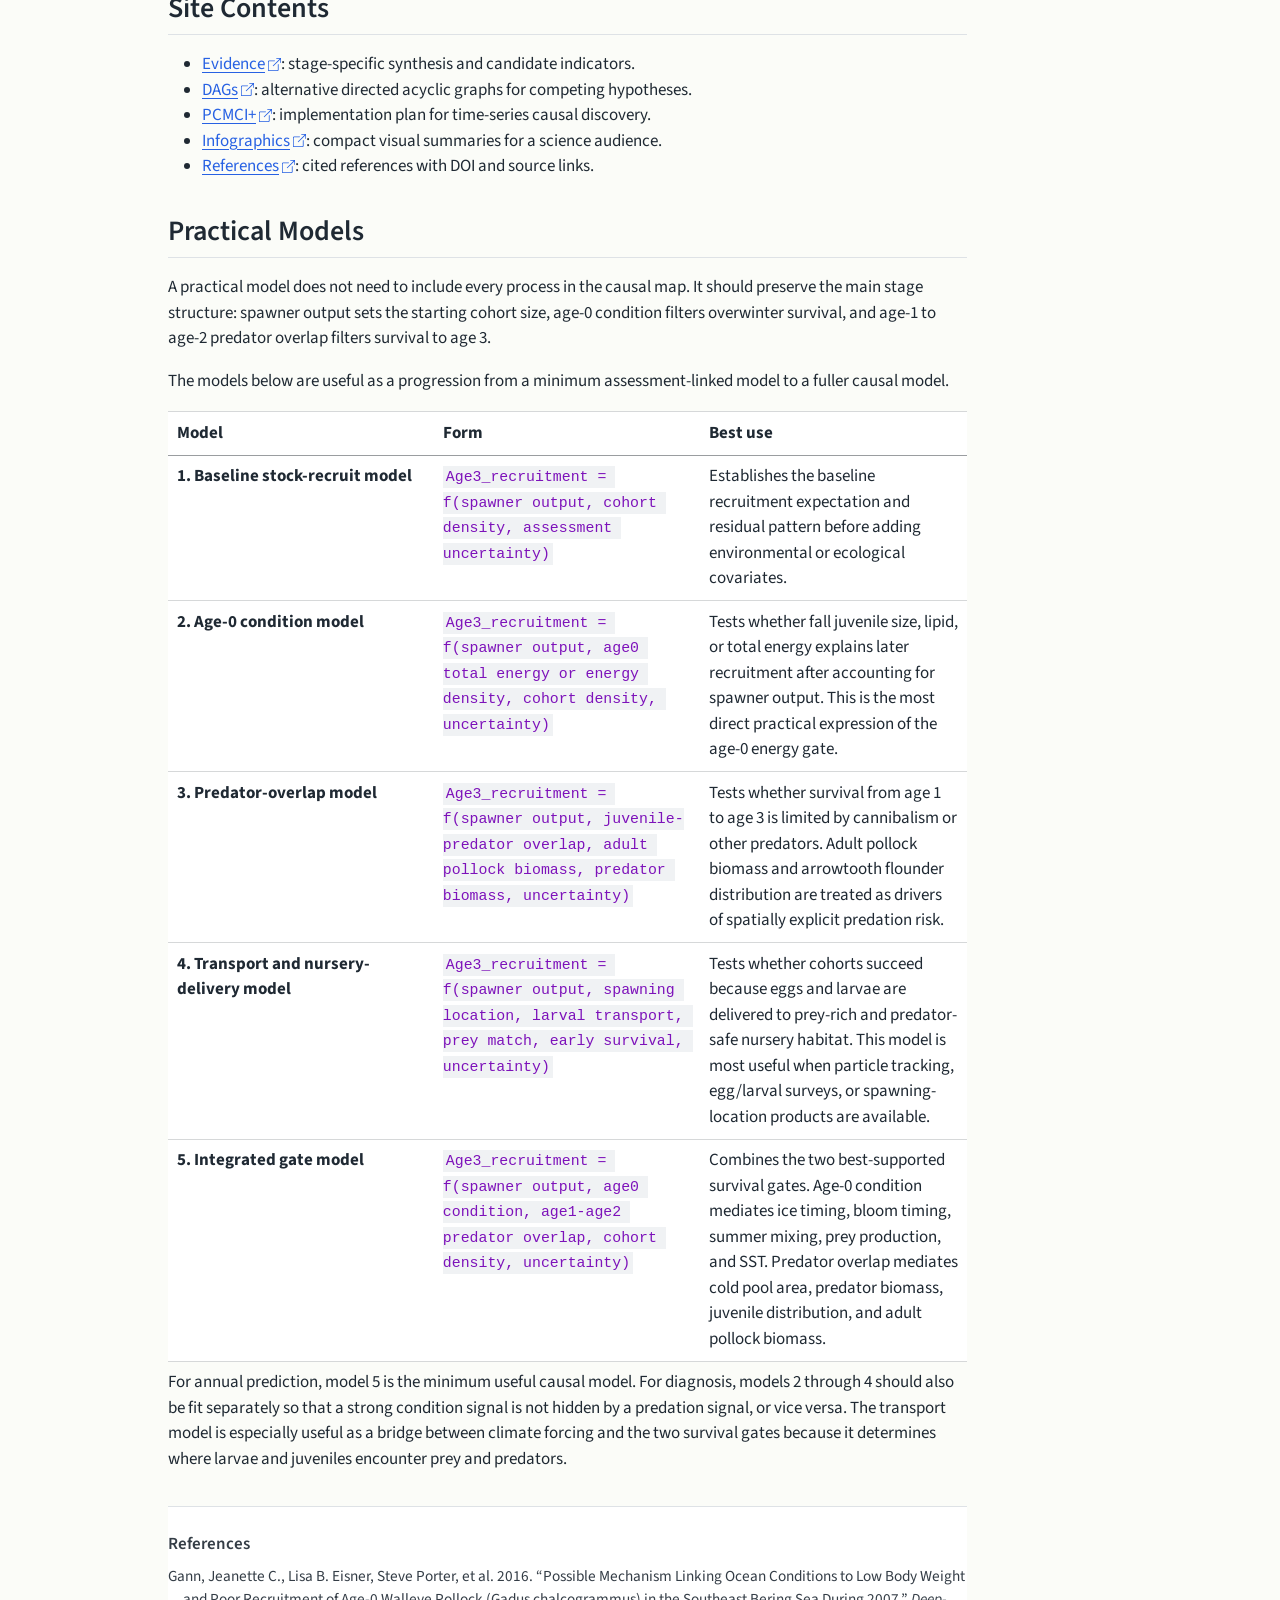
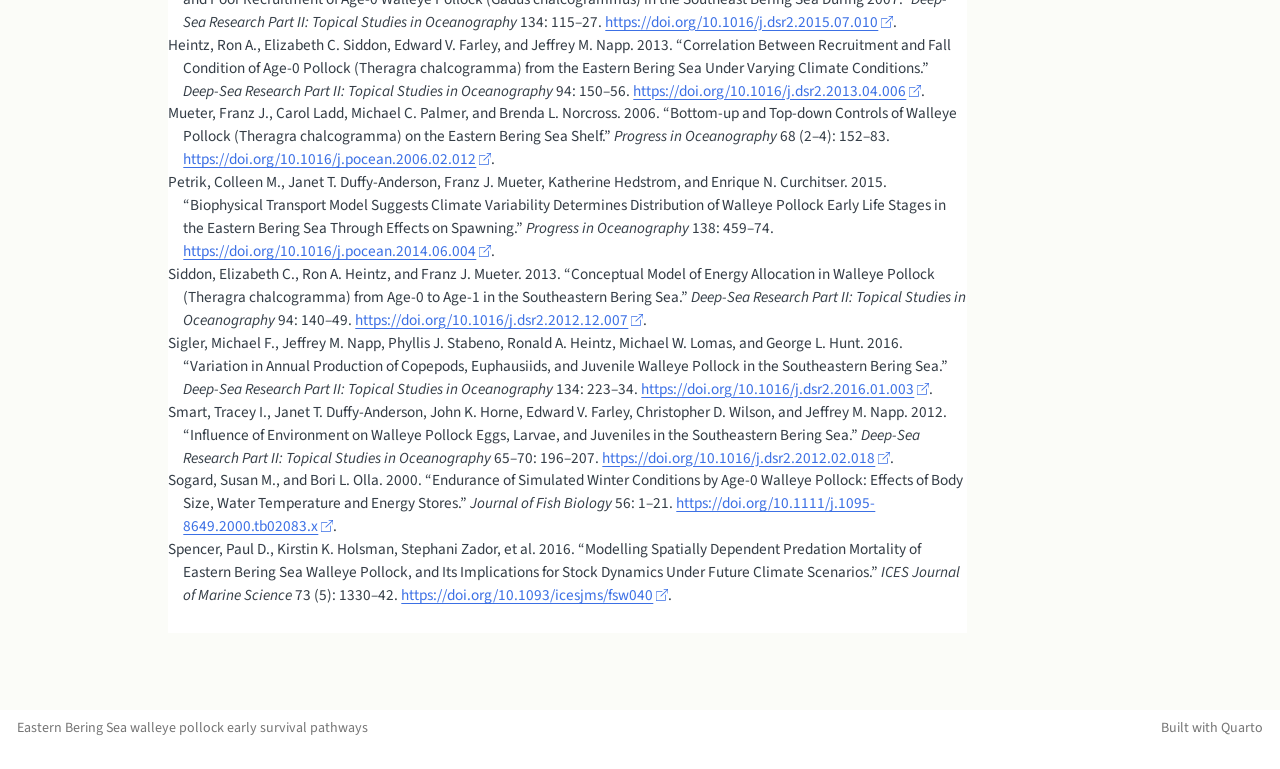
==== commit d4936683: "Add ESP project scaffolding and render checks" ====
--- a/docs/index.html
+++ b/docs/index.html
@@ -169,7 +169,7 @@
   <li><a href="#site-contents" id="toc-site-contents" class="nav-link" data-scroll-target="#site-contents">Site Contents</a></li>
   <li><a href="#practical-models" id="toc-practical-models" class="nav-link" data-scroll-target="#practical-models">Practical Models</a></li>
   </ul>
-<div class="toc-actions"><ul><li><a href="https://github.com/afsc-assessments/ebswp_esp/blob/main/index.qmd" class="toc-action"><i class="bi bi-github"></i>View source</a></li><li><a href="https://github.com/afsc-assessments/ebswp_esp/issues/new" class="toc-action"><i class="bi empty"></i>Report an issue</a></li></ul></div></nav>
+<div class="toc-actions"><ul><li><a href="https://github.com/afsc-assessments/ebswp_esp/edit/main/index.qmd" class="toc-action"><i class="bi bi-github"></i>Edit this page</a></li><li><a href="https://github.com/afsc-assessments/ebswp_esp/blob/main/index.qmd" class="toc-action"><i class="bi empty"></i>View source</a></li><li><a href="https://github.com/afsc-assessments/ebswp_esp/issues/new" class="toc-action"><i class="bi empty"></i>Report an issue</a></li></ul></div></nav>
     </div>
 <!-- main -->
 <main class="content" id="quarto-document-content">
@@ -779,7 +779,7 @@
 </div>   
     <div class="nav-footer-center">
       &nbsp;
-    <div class="toc-actions d-sm-block d-md-none"><ul><li><a href="https://github.com/afsc-assessments/ebswp_esp/blob/main/index.qmd" class="toc-action"><i class="bi bi-github"></i>View source</a></li><li><a href="https://github.com/afsc-assessments/ebswp_esp/issues/new" class="toc-action"><i class="bi empty"></i>Report an issue</a></li></ul></div></div>
+    <div class="toc-actions d-sm-block d-md-none"><ul><li><a href="https://github.com/afsc-assessments/ebswp_esp/edit/main/index.qmd" class="toc-action"><i class="bi bi-github"></i>Edit this page</a></li><li><a href="https://github.com/afsc-assessments/ebswp_esp/blob/main/index.qmd" class="toc-action"><i class="bi empty"></i>View source</a></li><li><a href="https://github.com/afsc-assessments/ebswp_esp/issues/new" class="toc-action"><i class="bi empty"></i>Report an issue</a></li></ul></div></div>
     <div class="nav-footer-right">
 <p>Built with Quarto</p>
 </div>
